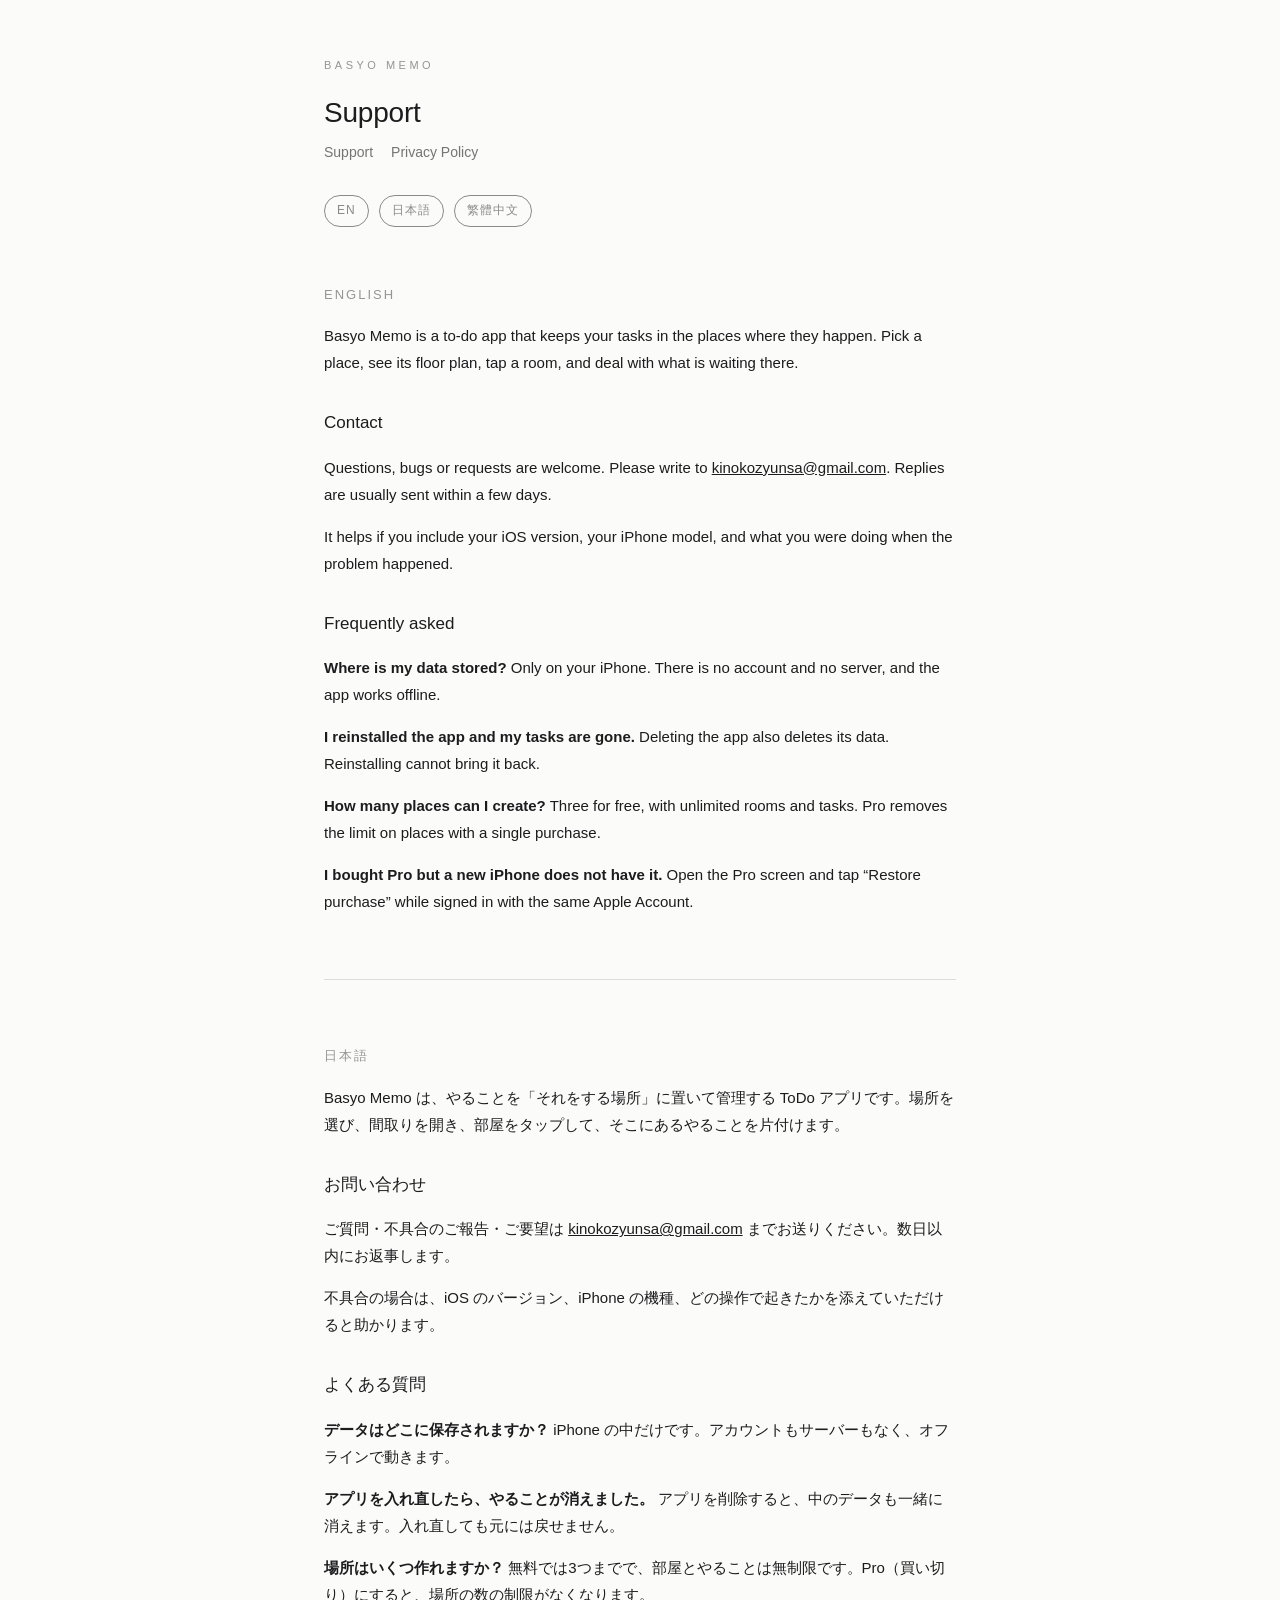
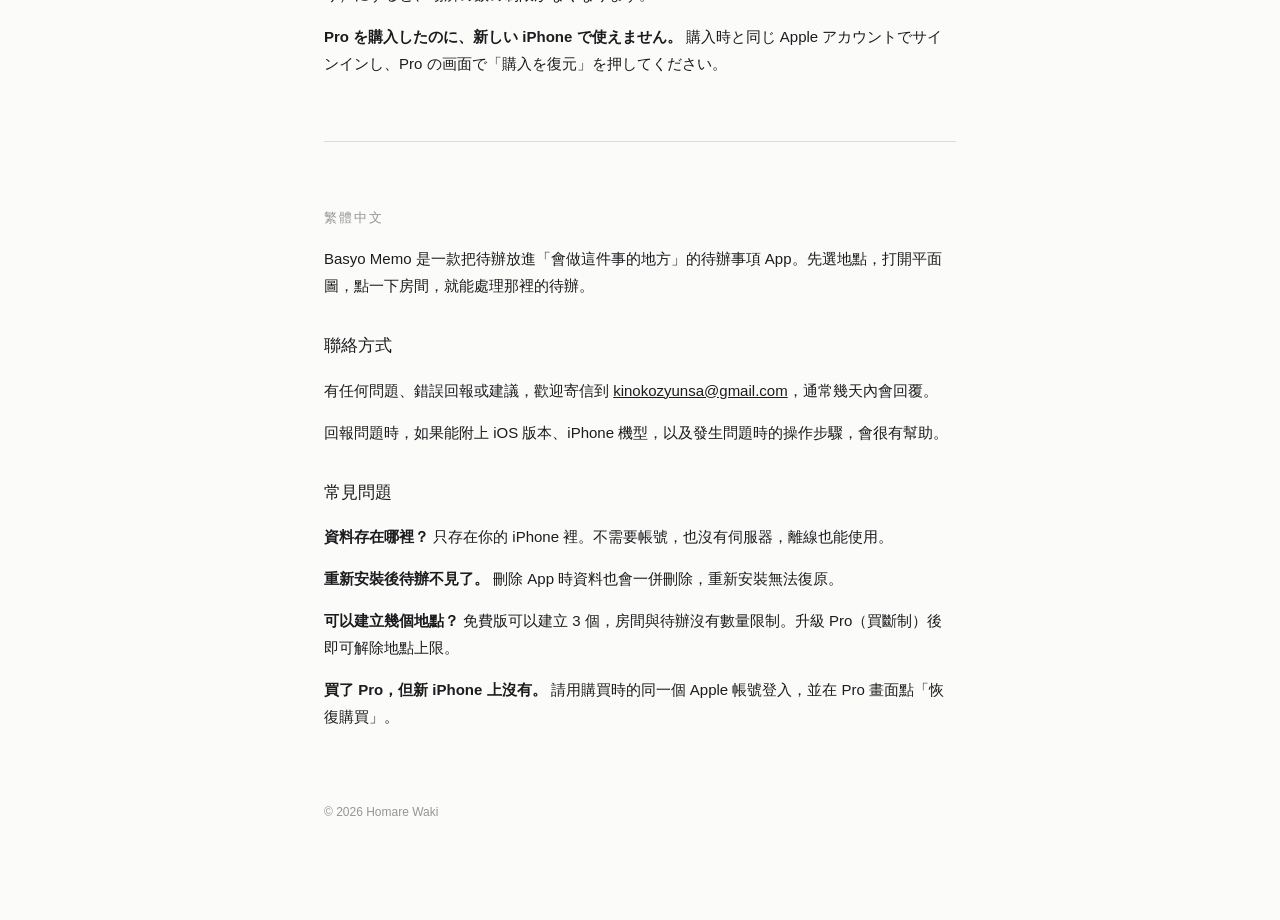
==== index.html @ 4d031639 "サポートページとプライバシーポリシーを作成 英語・日本語・繁体字中国語の3言語。GitHub Pages で公開する。  Co-Authored-By: Claude Opus 5 <noreply@" ====
<!DOCTYPE html>
<html lang="en">
<head>
<meta charset="utf-8">
<meta name="viewport" content="width=device-width, initial-scale=1">
<title>Basyo Memo — Support</title>
<link rel="stylesheet" href="style.css">
</head>
<body>
<header>
  <div class="brand">BASYO MEMO</div>
  <h1>Support</h1>
  <nav><a href="index.html">Support</a><a href="privacy.html">Privacy Policy</a></nav>
  <div class="lang"><a href="#en">EN</a><a href="#ja">日本語</a><a href="#zh">繁體中文</a></div>
</header>

<section id="en">
<h2>English</h2>
<p>Basyo Memo is a to-do app that keeps your tasks in the places where they happen. Pick a place, see its floor plan, tap a room, and deal with what is waiting there.</p>

<h3>Contact</h3>
<p>Questions, bugs or requests are welcome. Please write to <a href="mailto:kinokozyunsa@gmail.com">kinokozyunsa@gmail.com</a>. Replies are usually sent within a few days.</p>
<p>It helps if you include your iOS version, your iPhone model, and what you were doing when the problem happened.</p>

<h3>Frequently asked</h3>
<p><strong>Where is my data stored?</strong> Only on your iPhone. There is no account and no server, and the app works offline.</p>
<p><strong>I reinstalled the app and my tasks are gone.</strong> Deleting the app also deletes its data. Reinstalling cannot bring it back.</p>
<p><strong>How many places can I create?</strong> Three for free, with unlimited rooms and tasks. Pro removes the limit on places with a single purchase.</p>
<p><strong>I bought Pro but a new iPhone does not have it.</strong> Open the Pro screen and tap “Restore purchase” while signed in with the same Apple Account.</p>
</section>

<hr>

<section id="ja">
<h2>日本語</h2>
<p>Basyo Memo は、やることを「それをする場所」に置いて管理する ToDo アプリです。場所を選び、間取りを開き、部屋をタップして、そこにあるやることを片付けます。</p>

<h3>お問い合わせ</h3>
<p>ご質問・不具合のご報告・ご要望は <a href="mailto:kinokozyunsa@gmail.com">kinokozyunsa@gmail.com</a> までお送りください。数日以内にお返事します。</p>
<p>不具合の場合は、iOS のバージョン、iPhone の機種、どの操作で起きたかを添えていただけると助かります。</p>

<h3>よくある質問</h3>
<p><strong>データはどこに保存されますか？</strong> iPhone の中だけです。アカウントもサーバーもなく、オフラインで動きます。</p>
<p><strong>アプリを入れ直したら、やることが消えました。</strong> アプリを削除すると、中のデータも一緒に消えます。入れ直しても元には戻せません。</p>
<p><strong>場所はいくつ作れますか？</strong> 無料では3つまでで、部屋とやることは無制限です。Pro（買い切り）にすると、場所の数の制限がなくなります。</p>
<p><strong>Pro を購入したのに、新しい iPhone で使えません。</strong> 購入時と同じ Apple アカウントでサインインし、Pro の画面で「購入を復元」を押してください。</p>
</section>

<hr>

<section id="zh">
<h2>繁體中文</h2>
<p>Basyo Memo 是一款把待辦放進「會做這件事的地方」的待辦事項 App。先選地點，打開平面圖，點一下房間，就能處理那裡的待辦。</p>

<h3>聯絡方式</h3>
<p>有任何問題、錯誤回報或建議，歡迎寄信到 <a href="mailto:kinokozyunsa@gmail.com">kinokozyunsa@gmail.com</a>，通常幾天內會回覆。</p>
<p>回報問題時，如果能附上 iOS 版本、iPhone 機型，以及發生問題時的操作步驟，會很有幫助。</p>

<h3>常見問題</h3>
<p><strong>資料存在哪裡？</strong> 只存在你的 iPhone 裡。不需要帳號，也沒有伺服器，離線也能使用。</p>
<p><strong>重新安裝後待辦不見了。</strong> 刪除 App 時資料也會一併刪除，重新安裝無法復原。</p>
<p><strong>可以建立幾個地點？</strong> 免費版可以建立 3 個，房間與待辦沒有數量限制。升級 Pro（買斷制）後即可解除地點上限。</p>
<p><strong>買了 Pro，但新 iPhone 上沒有。</strong> 請用購買時的同一個 Apple 帳號登入，並在 Pro 畫面點「恢復購買」。</p>
</section>

<footer>© 2026 Homare Waki</footer>
</body>
</html>
---- style.css ----
:root { color-scheme: light dark; }
* { box-sizing: border-box; }
body {
  margin: 0 auto; padding: 56px 24px 96px; max-width: 680px;
  font-family: -apple-system, BlinkMacSystemFont, "Helvetica Neue", "Hiragino Sans", "Noto Sans TC", sans-serif;
  line-height: 1.8; color: #1c1c1e; background: #fbfbfa;
  -webkit-text-size-adjust: 100%;
}
@media (prefers-color-scheme: dark) { body { color: #f2f2f7; background: #111; } }
header { margin-bottom: 56px; }
.brand { font-size: 11px; letter-spacing: 3.5px; opacity: .45; }
h1 { font-size: 28px; font-weight: 400; letter-spacing: -.2px; margin: 12px 0 0; }
h2 { font-size: 13px; font-weight: 500; letter-spacing: 2px; text-transform: uppercase;
     opacity: .45; margin: 56px 0 16px; }
h3 { font-size: 17px; font-weight: 500; margin: 32px 0 8px; }
p, li { font-size: 15px; }
ul { padding-left: 20px; }
a { color: inherit; }
nav a { margin-right: 18px; font-size: 14px; opacity: .6; text-decoration: none; }
nav a:hover { opacity: 1; }
.lang { display: flex; gap: 10px; margin-top: 28px; }
.lang a { font-size: 12px; letter-spacing: 1px; text-decoration: none; opacity: .5;
          border: 1px solid currentColor; border-radius: 20px; padding: 4px 12px; }
.lang a:hover { opacity: 1; }
footer { margin-top: 72px; font-size: 12px; opacity: .45; }
hr { border: none; border-top: 1px solid rgba(128,128,128,.25); margin: 64px 0; }
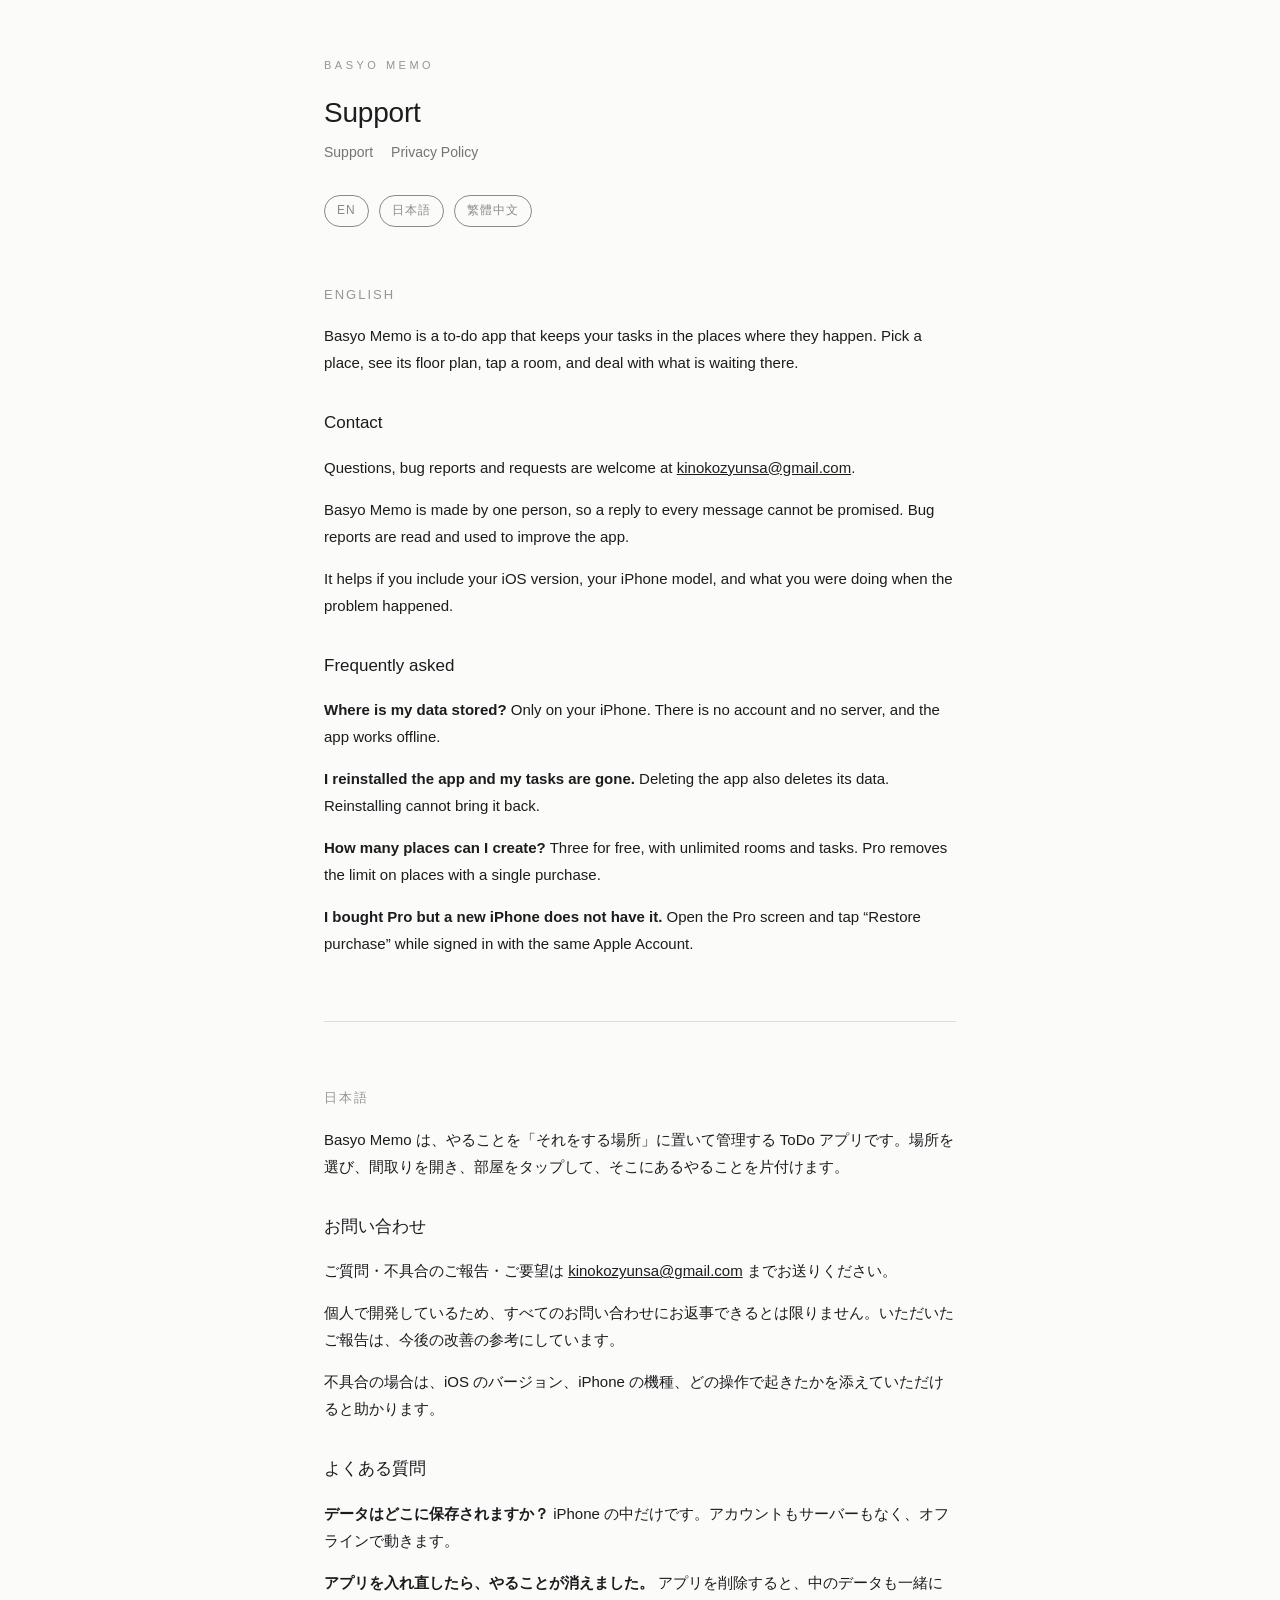
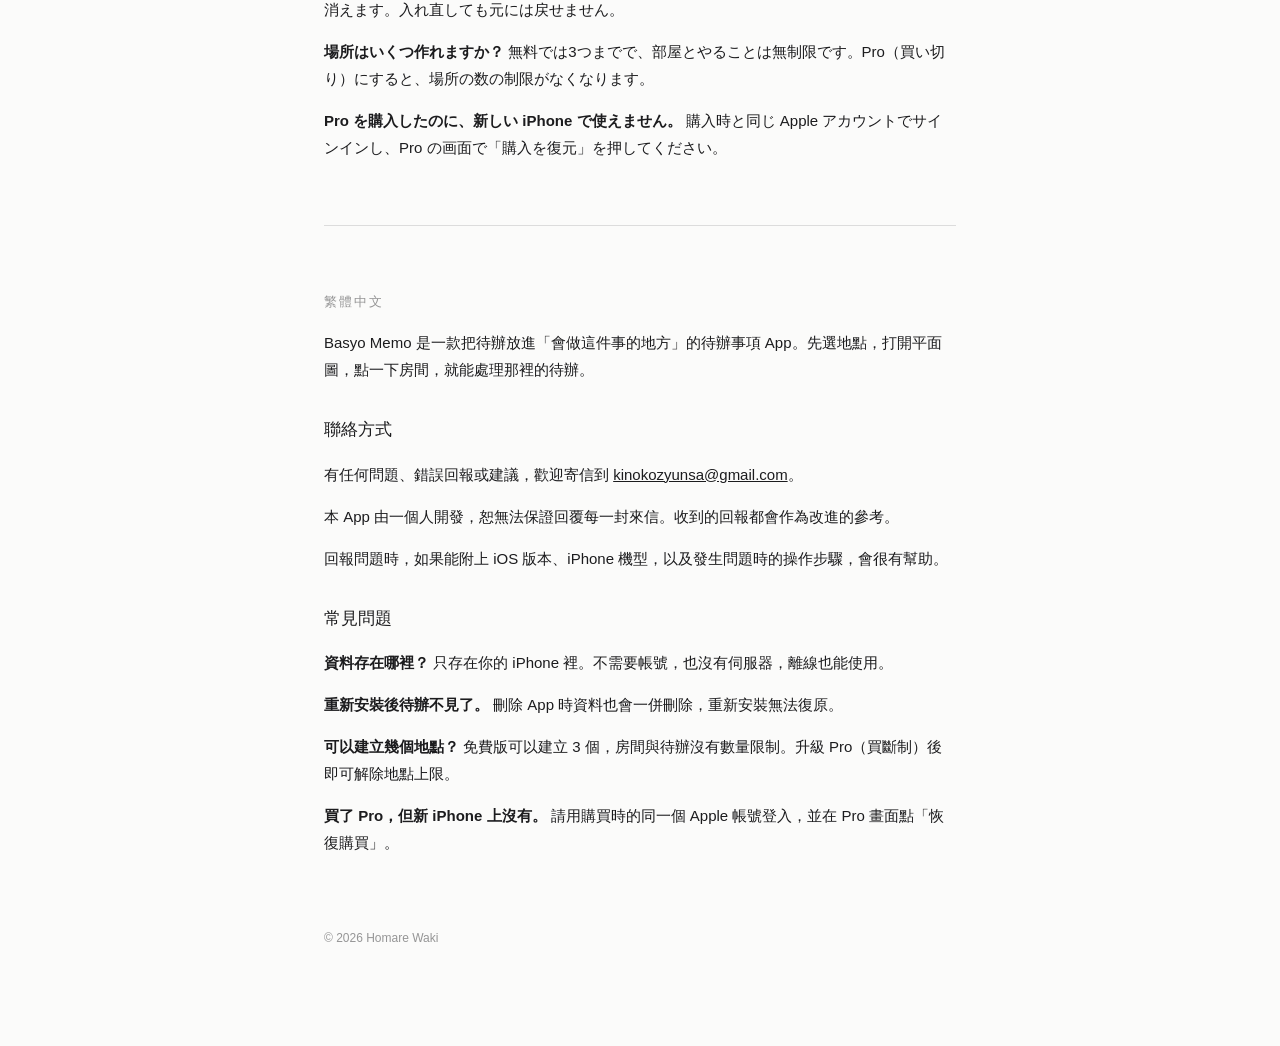
==== commit f3ec49dc: "問い合わせと削除依頼の書き方を調整する - 返信を約束する文言を削除し、個人開発であることを明記 - RevenueCat の購入記録は匿名の識別子で保存されるため、   特定の個人の記録を見つけられ" ====
--- a/index.html
+++ b/index.html
@@ -19,7 +19,8 @@
 <p>Basyo Memo is a to-do app that keeps your tasks in the places where they happen. Pick a place, see its floor plan, tap a room, and deal with what is waiting there.</p>
 
 <h3>Contact</h3>
-<p>Questions, bugs or requests are welcome. Please write to <a href="mailto:kinokozyunsa@gmail.com">kinokozyunsa@gmail.com</a>. Replies are usually sent within a few days.</p>
+<p>Questions, bug reports and requests are welcome at <a href="mailto:kinokozyunsa@gmail.com">kinokozyunsa@gmail.com</a>.</p>
+<p>Basyo Memo is made by one person, so a reply to every message cannot be promised. Bug reports are read and used to improve the app.</p>
 <p>It helps if you include your iOS version, your iPhone model, and what you were doing when the problem happened.</p>
 
 <h3>Frequently asked</h3>
@@ -36,7 +37,8 @@
 <p>Basyo Memo は、やることを「それをする場所」に置いて管理する ToDo アプリです。場所を選び、間取りを開き、部屋をタップして、そこにあるやることを片付けます。</p>
 
 <h3>お問い合わせ</h3>
-<p>ご質問・不具合のご報告・ご要望は <a href="mailto:kinokozyunsa@gmail.com">kinokozyunsa@gmail.com</a> までお送りください。数日以内にお返事します。</p>
+<p>ご質問・不具合のご報告・ご要望は <a href="mailto:kinokozyunsa@gmail.com">kinokozyunsa@gmail.com</a> までお送りください。</p>
+<p>個人で開発しているため、すべてのお問い合わせにお返事できるとは限りません。いただいたご報告は、今後の改善の参考にしています。</p>
 <p>不具合の場合は、iOS のバージョン、iPhone の機種、どの操作で起きたかを添えていただけると助かります。</p>
 
 <h3>よくある質問</h3>
@@ -53,7 +55,8 @@
 <p>Basyo Memo 是一款把待辦放進「會做這件事的地方」的待辦事項 App。先選地點，打開平面圖，點一下房間，就能處理那裡的待辦。</p>
 
 <h3>聯絡方式</h3>
-<p>有任何問題、錯誤回報或建議，歡迎寄信到 <a href="mailto:kinokozyunsa@gmail.com">kinokozyunsa@gmail.com</a>，通常幾天內會回覆。</p>
+<p>有任何問題、錯誤回報或建議，歡迎寄信到 <a href="mailto:kinokozyunsa@gmail.com">kinokozyunsa@gmail.com</a>。</p>
+<p>本 App 由一個人開發，恕無法保證回覆每一封來信。收到的回報都會作為改進的參考。</p>
 <p>回報問題時，如果能附上 iOS 版本、iPhone 機型，以及發生問題時的操作步驟，會很有幫助。</p>
 
 <h3>常見問題</h3>
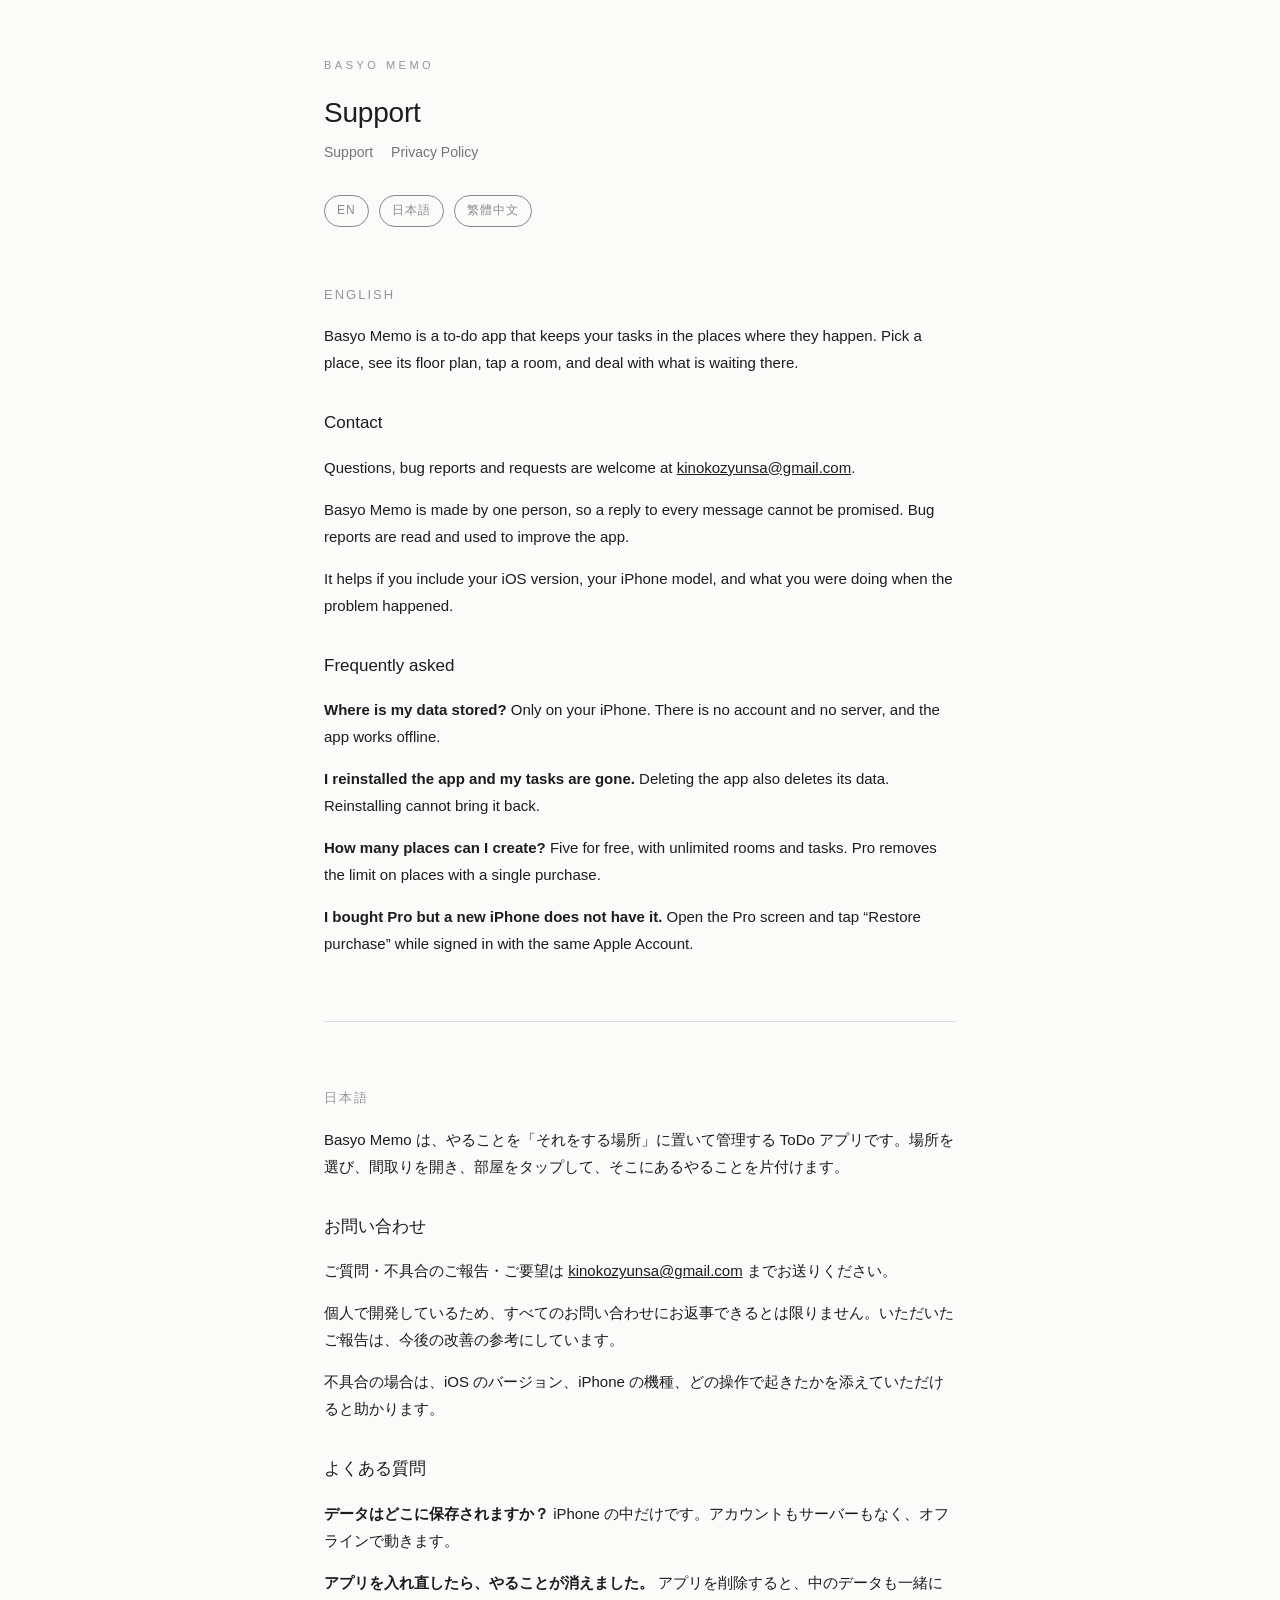
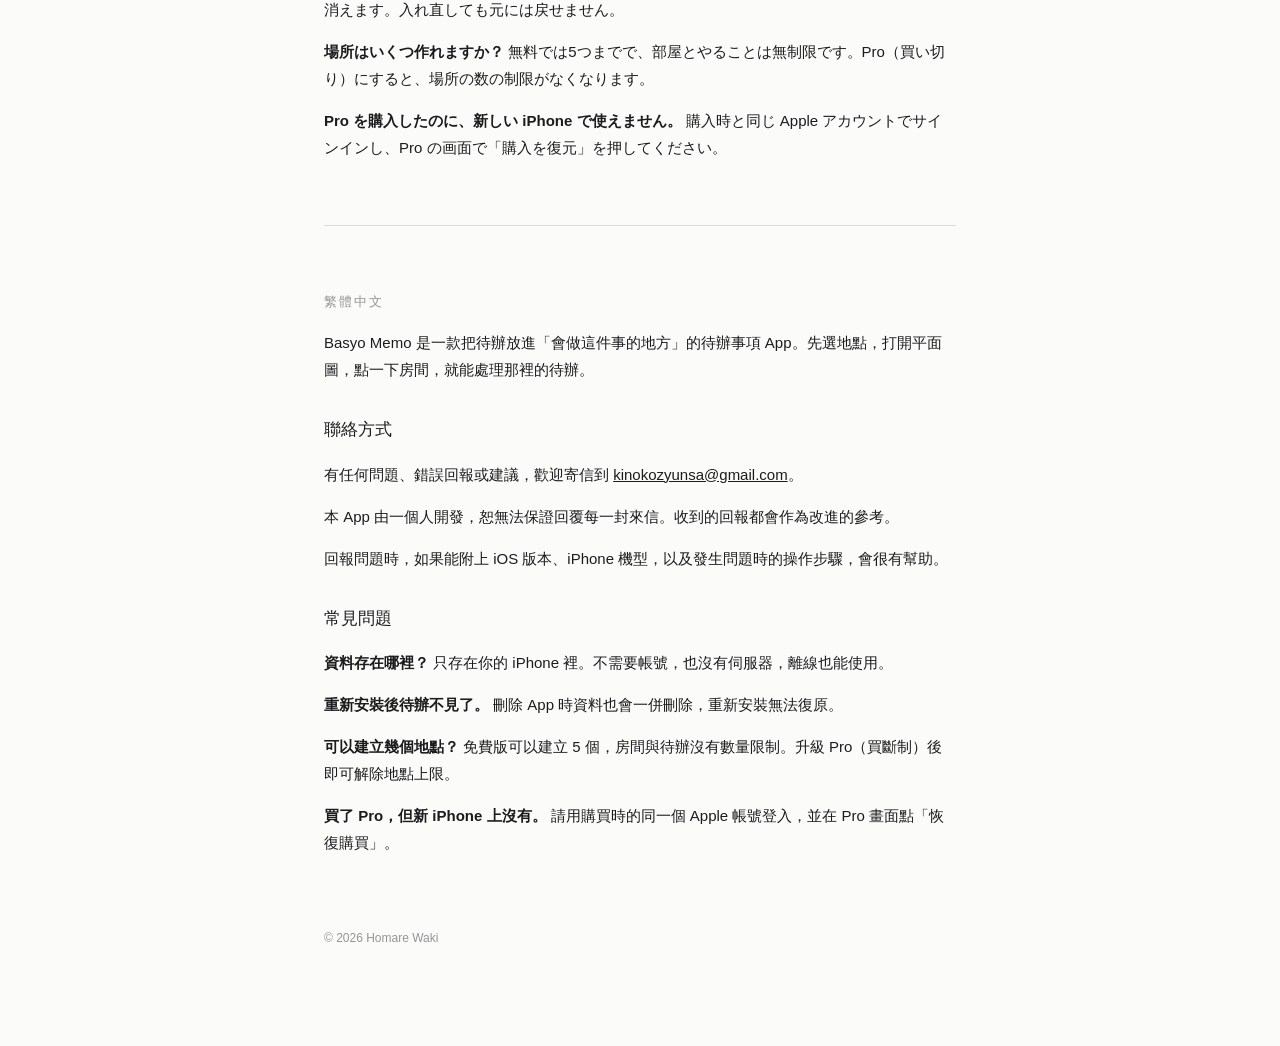
==== commit 26ca26ad: "FAQの無料枠を3つから5つに直す Co-Authored-By: Claude Opus 5 <noreply@anthropic.com>" ====
--- a/index.html
+++ b/index.html
@@ -26,7 +26,7 @@
 <h3>Frequently asked</h3>
 <p><strong>Where is my data stored?</strong> Only on your iPhone. There is no account and no server, and the app works offline.</p>
 <p><strong>I reinstalled the app and my tasks are gone.</strong> Deleting the app also deletes its data. Reinstalling cannot bring it back.</p>
-<p><strong>How many places can I create?</strong> Three for free, with unlimited rooms and tasks. Pro removes the limit on places with a single purchase.</p>
+<p><strong>How many places can I create?</strong> Five for free, with unlimited rooms and tasks. Pro removes the limit on places with a single purchase.</p>
 <p><strong>I bought Pro but a new iPhone does not have it.</strong> Open the Pro screen and tap “Restore purchase” while signed in with the same Apple Account.</p>
 </section>
 
@@ -44,7 +44,7 @@
 <h3>よくある質問</h3>
 <p><strong>データはどこに保存されますか？</strong> iPhone の中だけです。アカウントもサーバーもなく、オフラインで動きます。</p>
 <p><strong>アプリを入れ直したら、やることが消えました。</strong> アプリを削除すると、中のデータも一緒に消えます。入れ直しても元には戻せません。</p>
-<p><strong>場所はいくつ作れますか？</strong> 無料では3つまでで、部屋とやることは無制限です。Pro（買い切り）にすると、場所の数の制限がなくなります。</p>
+<p><strong>場所はいくつ作れますか？</strong> 無料では5つまでで、部屋とやることは無制限です。Pro（買い切り）にすると、場所の数の制限がなくなります。</p>
 <p><strong>Pro を購入したのに、新しい iPhone で使えません。</strong> 購入時と同じ Apple アカウントでサインインし、Pro の画面で「購入を復元」を押してください。</p>
 </section>
 
@@ -62,7 +62,7 @@
 <h3>常見問題</h3>
 <p><strong>資料存在哪裡？</strong> 只存在你的 iPhone 裡。不需要帳號，也沒有伺服器，離線也能使用。</p>
 <p><strong>重新安裝後待辦不見了。</strong> 刪除 App 時資料也會一併刪除，重新安裝無法復原。</p>
-<p><strong>可以建立幾個地點？</strong> 免費版可以建立 3 個，房間與待辦沒有數量限制。升級 Pro（買斷制）後即可解除地點上限。</p>
+<p><strong>可以建立幾個地點？</strong> 免費版可以建立 5 個，房間與待辦沒有數量限制。升級 Pro（買斷制）後即可解除地點上限。</p>
 <p><strong>買了 Pro，但新 iPhone 上沒有。</strong> 請用購買時的同一個 Apple 帳號登入，並在 Pro 畫面點「恢復購買」。</p>
 </section>
 
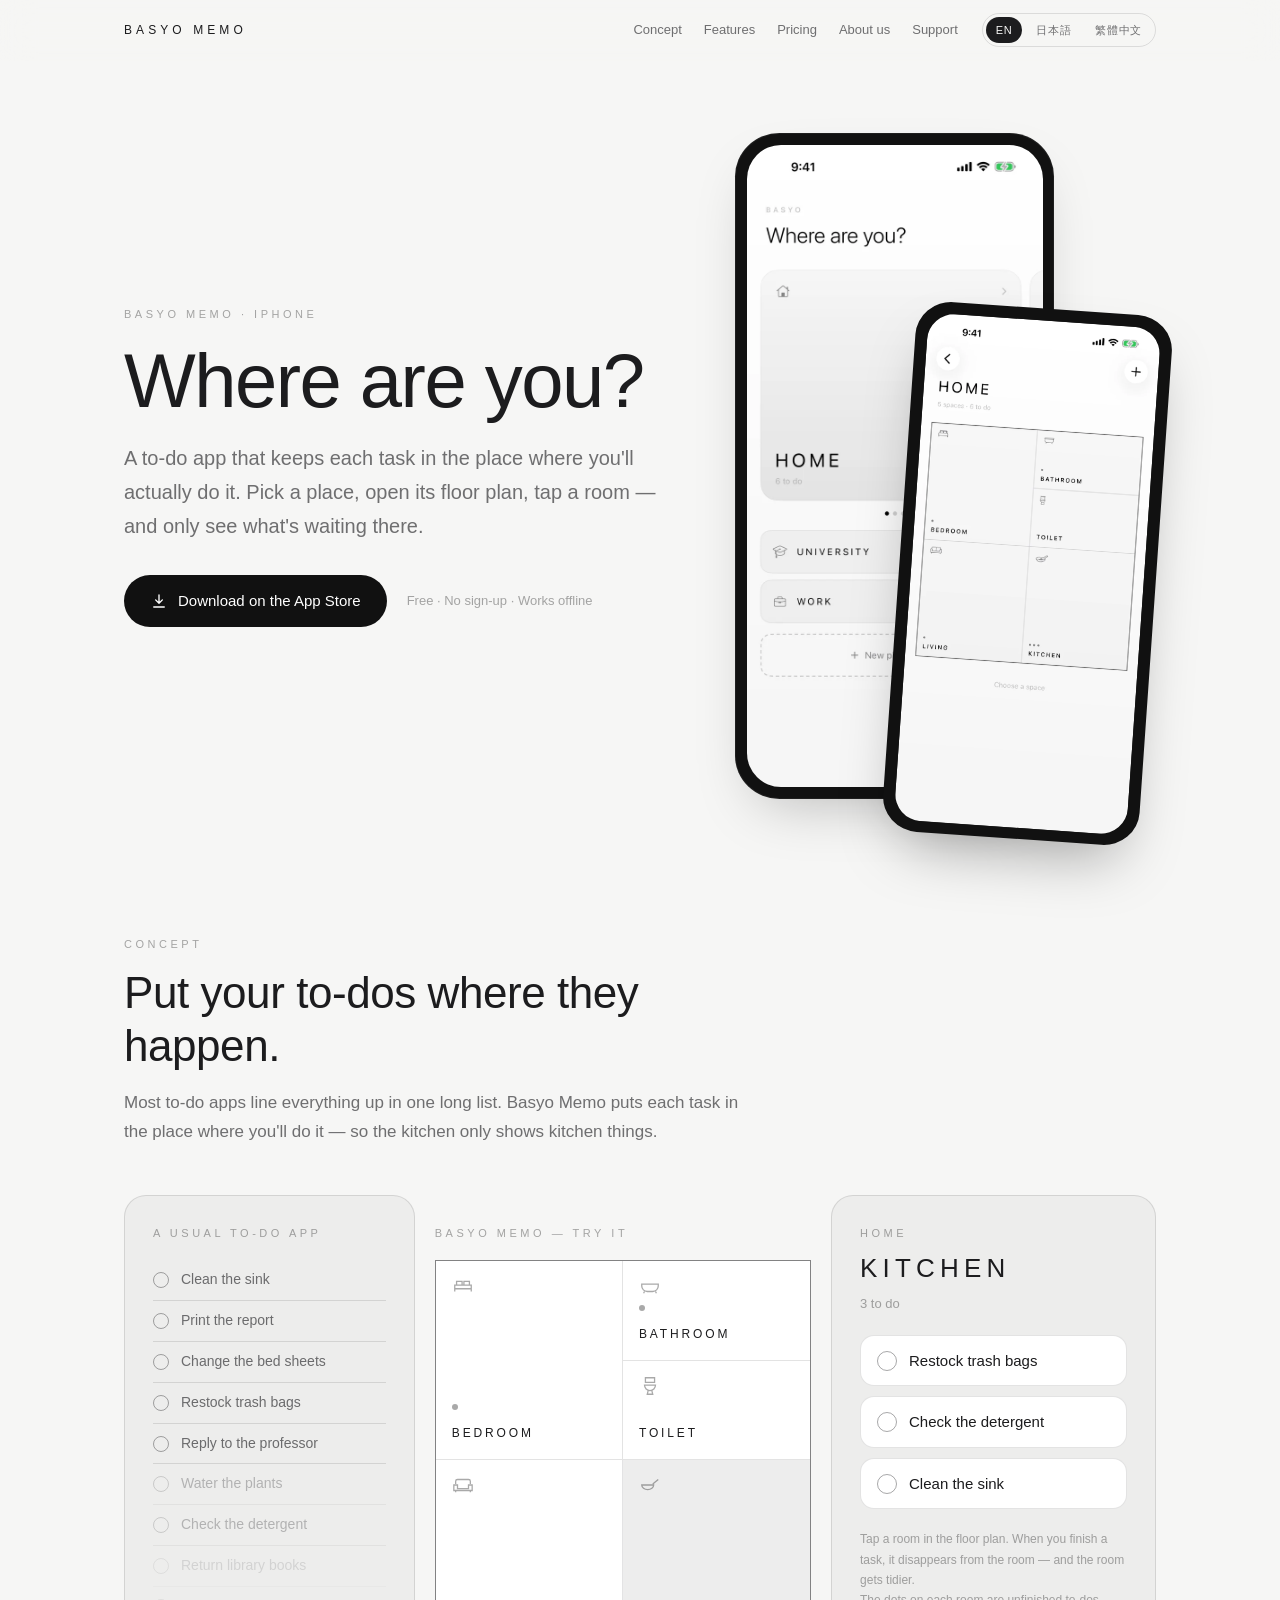
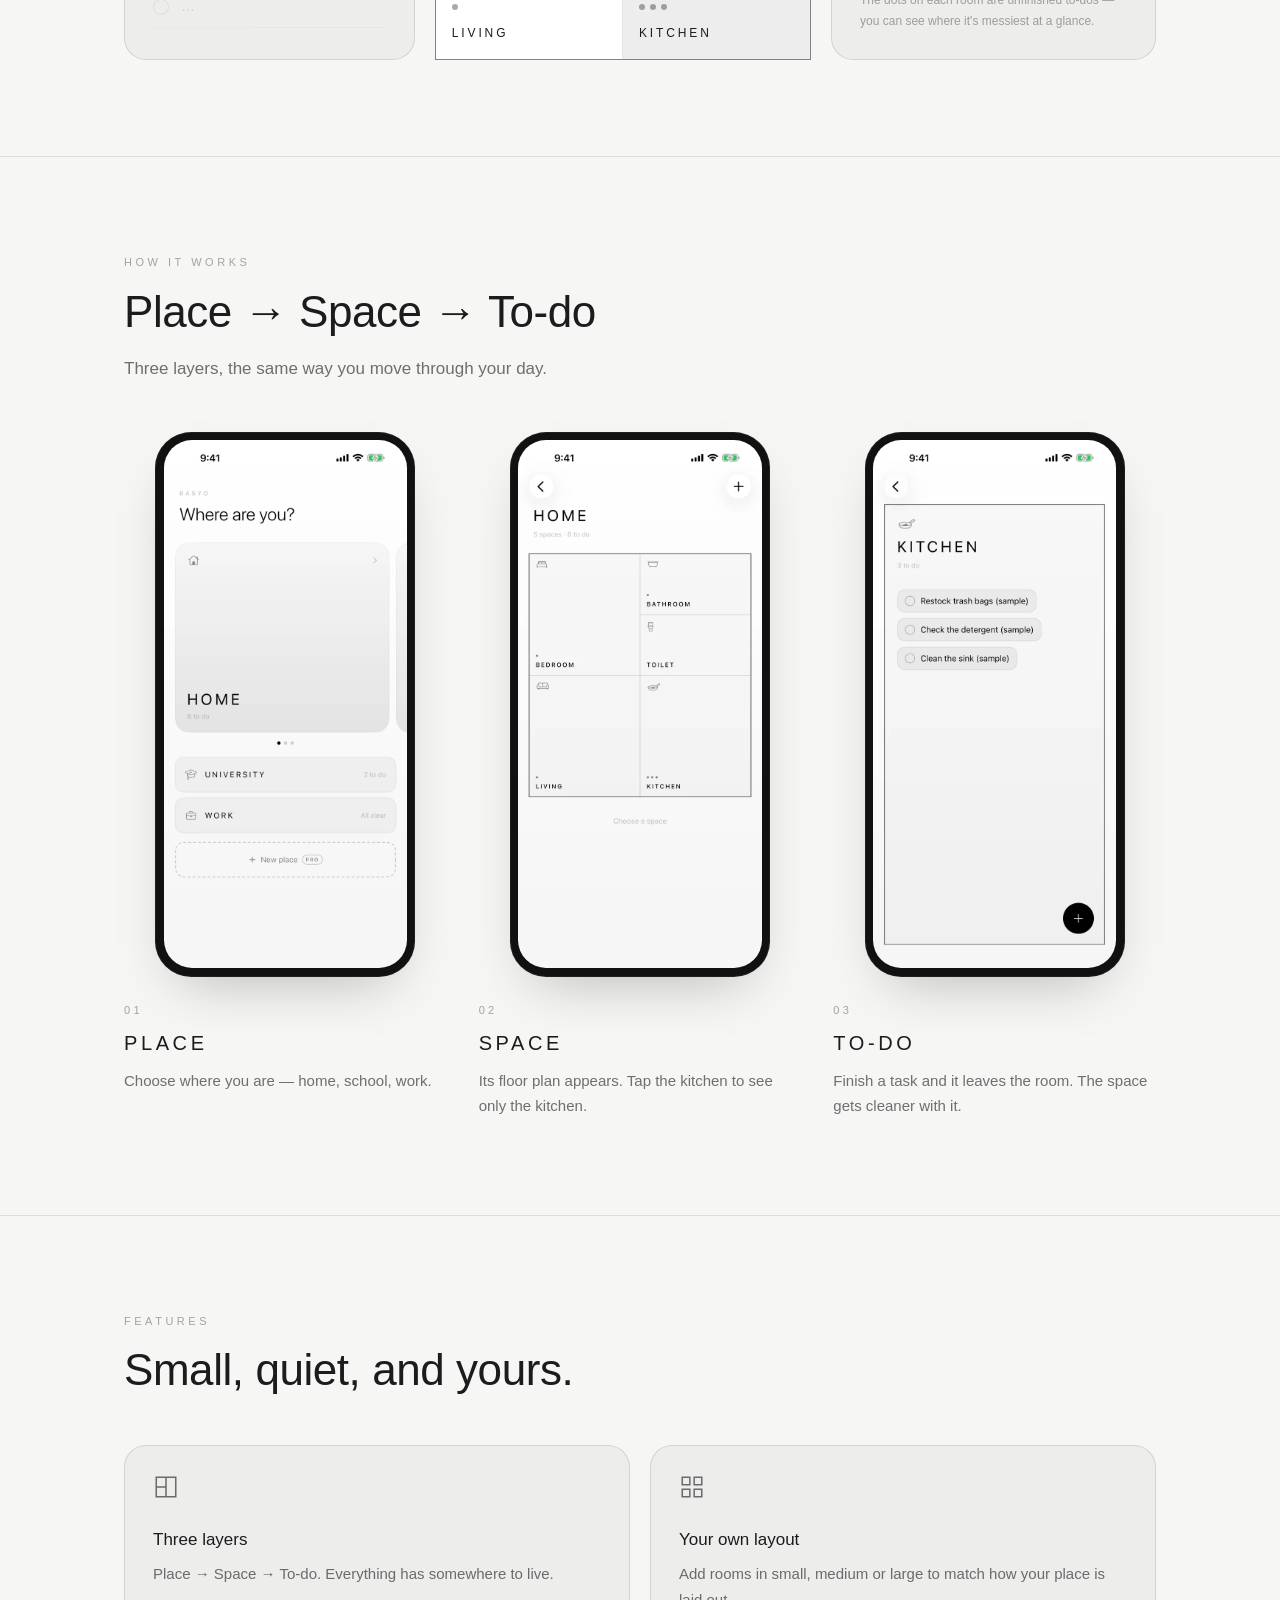
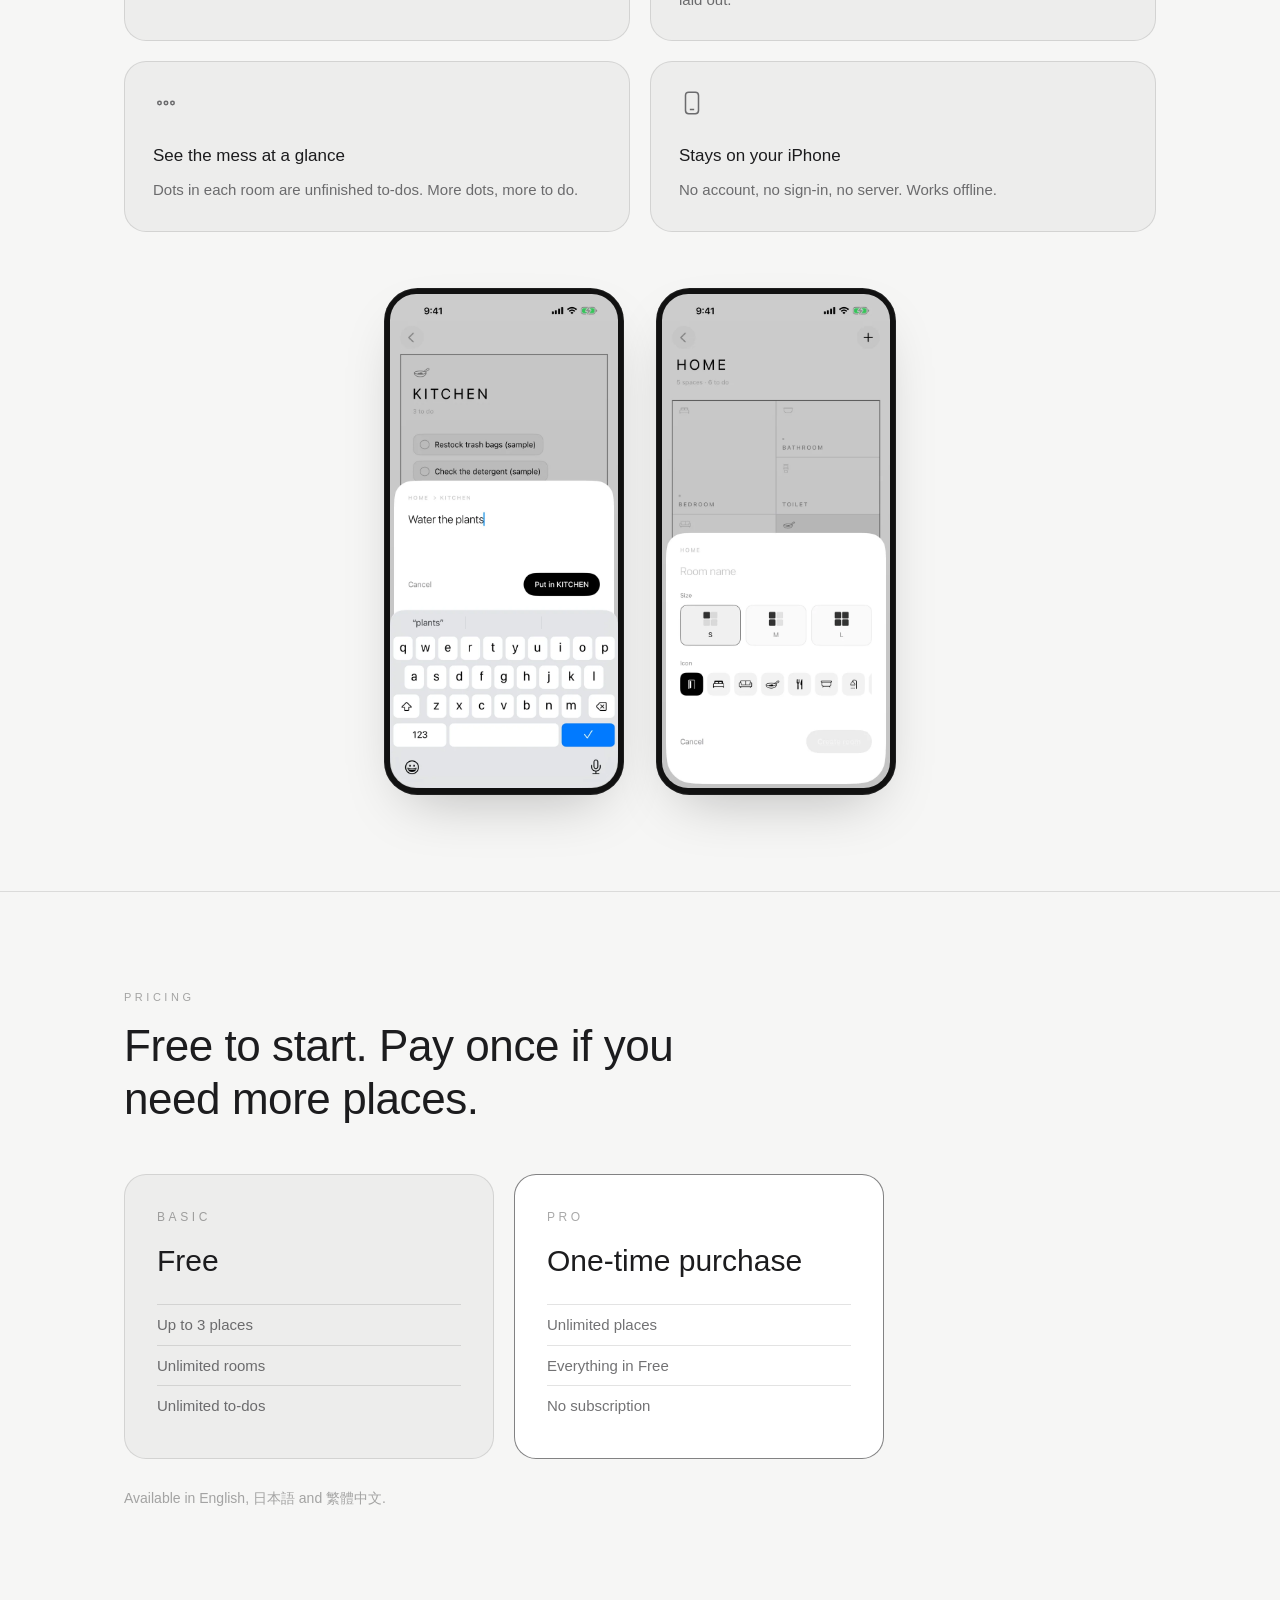
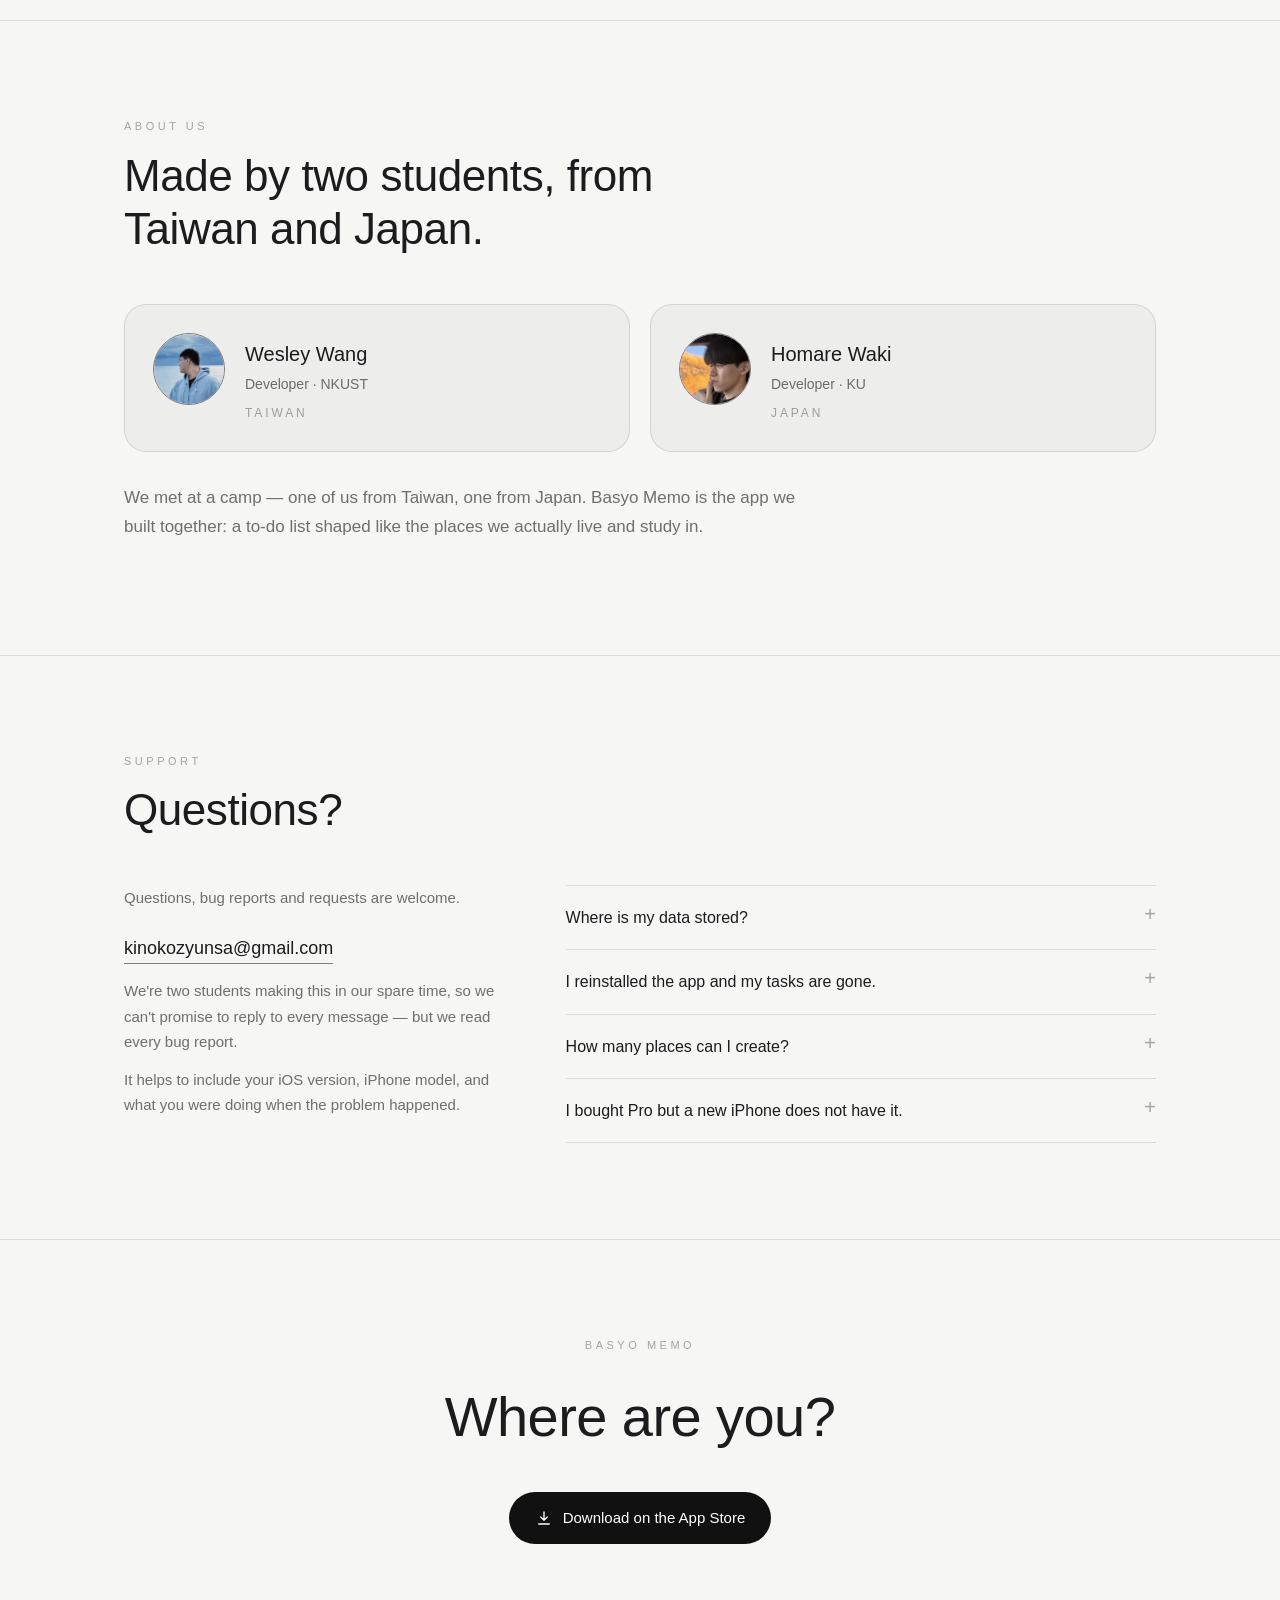
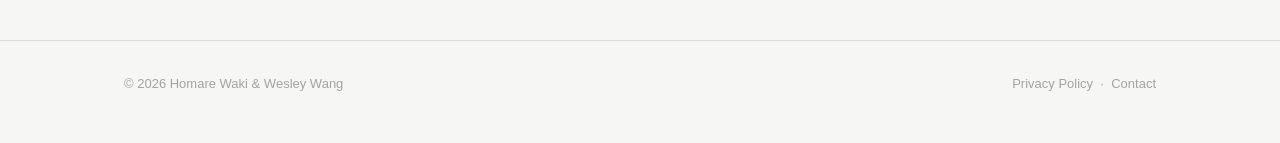
==== commit 974a5187: "Change Website Style" ====
--- a/index.html
+++ b/index.html
@@ -3,69 +3,510 @@
 <head>
 <meta charset="utf-8">
 <meta name="viewport" content="width=device-width, initial-scale=1">
-<title>Basyo Memo — Support</title>
+<title>Basyo Memo — To-dos that live where they happen</title>
+<meta name="description" content="Basyo Memo is an iPhone to-do app that puts each task in the place where you'll do it. Pick a place, open its floor plan, tap a room.">
+<meta property="og:title" content="Basyo Memo">
+<meta property="og:description" content="To-dos that live where they happen.">
+<meta property="og:image" content="images/place.webp">
+<meta name="apple-itunes-app" content="app-id=6815061856">
 <link rel="stylesheet" href="style.css">
 </head>
 <body>
-<header>
-  <div class="brand">BASYO MEMO</div>
-  <h1>Support</h1>
-  <nav><a href="index.html">Support</a><a href="privacy.html">Privacy Policy</a></nav>
-  <div class="lang"><a href="#en">EN</a><a href="#ja">日本語</a><a href="#zh">繁體中文</a></div>
+
+<header class="topbar" id="top">
+  <div class="wrap">
+    <a class="brand" href="#top">BASYO MEMO</a>
+    <nav class="nav" aria-label="Sections">
+      <a href="#concept" data-i18n="nav.concept">Concept</a>
+      <a href="#features" data-i18n="nav.features">Features</a>
+      <a href="#pricing" data-i18n="nav.pricing">Pricing</a>
+      <a href="#about" data-i18n="nav.about">About us</a>
+      <a href="#support" data-i18n="nav.support">Support</a>
+    </nav>
+    <div class="lang" role="group" aria-label="Language">
+      <button type="button" data-lang="en" aria-pressed="true">EN</button>
+      <button type="button" data-lang="ja" aria-pressed="false">日本語</button>
+      <button type="button" data-lang="zh" aria-pressed="false">繁體中文</button>
+    </div>
+  </div>
 </header>
 
-<section id="en">
-<h2>English</h2>
-<p>Basyo Memo is a to-do app that keeps your tasks in the places where they happen. Pick a place, see its floor plan, tap a room, and deal with what is waiting there.</p>
-
-<h3>Contact</h3>
-<p>Questions, bug reports and requests are welcome at <a href="mailto:kinokozyunsa@gmail.com">kinokozyunsa@gmail.com</a>.</p>
-<p>Basyo Memo is made by one person, so a reply to every message cannot be promised. Bug reports are read and used to improve the app.</p>
-<p>It helps if you include your iOS version, your iPhone model, and what you were doing when the problem happened.</p>
-
-<h3>Frequently asked</h3>
-<p><strong>Where is my data stored?</strong> Only on your iPhone. There is no account and no server, and the app works offline.</p>
-<p><strong>I reinstalled the app and my tasks are gone.</strong> Deleting the app also deletes its data. Reinstalling cannot bring it back.</p>
-<p><strong>How many places can I create?</strong> Five for free, with unlimited rooms and tasks. Pro removes the limit on places with a single purchase.</p>
-<p><strong>I bought Pro but a new iPhone does not have it.</strong> Open the Pro screen and tap “Restore purchase” while signed in with the same Apple Account.</p>
-</section>
-
-<hr>
-
-<section id="ja">
-<h2>日本語</h2>
-<p>Basyo Memo は、やることを「それをする場所」に置いて管理する ToDo アプリです。場所を選び、間取りを開き、部屋をタップして、そこにあるやることを片付けます。</p>
-
-<h3>お問い合わせ</h3>
-<p>ご質問・不具合のご報告・ご要望は <a href="mailto:kinokozyunsa@gmail.com">kinokozyunsa@gmail.com</a> までお送りください。</p>
-<p>個人で開発しているため、すべてのお問い合わせにお返事できるとは限りません。いただいたご報告は、今後の改善の参考にしています。</p>
-<p>不具合の場合は、iOS のバージョン、iPhone の機種、どの操作で起きたかを添えていただけると助かります。</p>
-
-<h3>よくある質問</h3>
-<p><strong>データはどこに保存されますか？</strong> iPhone の中だけです。アカウントもサーバーもなく、オフラインで動きます。</p>
-<p><strong>アプリを入れ直したら、やることが消えました。</strong> アプリを削除すると、中のデータも一緒に消えます。入れ直しても元には戻せません。</p>
-<p><strong>場所はいくつ作れますか？</strong> 無料では5つまでで、部屋とやることは無制限です。Pro（買い切り）にすると、場所の数の制限がなくなります。</p>
-<p><strong>Pro を購入したのに、新しい iPhone で使えません。</strong> 購入時と同じ Apple アカウントでサインインし、Pro の画面で「購入を復元」を押してください。</p>
-</section>
-
-<hr>
-
-<section id="zh">
-<h2>繁體中文</h2>
-<p>Basyo Memo 是一款把待辦放進「會做這件事的地方」的待辦事項 App。先選地點，打開平面圖，點一下房間，就能處理那裡的待辦。</p>
-
-<h3>聯絡方式</h3>
-<p>有任何問題、錯誤回報或建議，歡迎寄信到 <a href="mailto:kinokozyunsa@gmail.com">kinokozyunsa@gmail.com</a>。</p>
-<p>本 App 由一個人開發，恕無法保證回覆每一封來信。收到的回報都會作為改進的參考。</p>
-<p>回報問題時，如果能附上 iOS 版本、iPhone 機型，以及發生問題時的操作步驟，會很有幫助。</p>
-
-<h3>常見問題</h3>
-<p><strong>資料存在哪裡？</strong> 只存在你的 iPhone 裡。不需要帳號，也沒有伺服器，離線也能使用。</p>
-<p><strong>重新安裝後待辦不見了。</strong> 刪除 App 時資料也會一併刪除，重新安裝無法復原。</p>
-<p><strong>可以建立幾個地點？</strong> 免費版可以建立 5 個，房間與待辦沒有數量限制。升級 Pro（買斷制）後即可解除地點上限。</p>
-<p><strong>買了 Pro，但新 iPhone 上沒有。</strong> 請用購買時的同一個 Apple 帳號登入，並在 Pro 畫面點「恢復購買」。</p>
-</section>
-
-<footer>© 2026 Homare Waki</footer>
+<main>
+
+<!-- Hero -->
+<div class="hero">
+  <div class="wrap">
+    <div>
+      <div class="label">Basyo Memo · iPhone</div>
+      <h1 data-i18n="hero.title">Where are you?</h1>
+      <p class="lead" data-i18n="hero.lead">A to-do app that keeps each task in the place where you'll actually do it. Pick a place, open its floor plan, tap a room — and only see what's waiting there.</p>
+      <div class="cta-row">
+        <a class="store" href="https://apps.apple.com/tw/app/basyo-memo/id6815061856">
+          <svg viewBox="0 0 24 24" fill="none" stroke="currentColor" stroke-width="1.8" stroke-linecap="round" stroke-linejoin="round" aria-hidden="true"><path d="M12 4v11m0 0-4.5-4.5M12 15l4.5-4.5M5 20h14"/></svg>
+          <span data-i18n="cta.store">Download on the App Store</span>
+        </a>
+        <span class="cta-note" data-i18n="cta.note">Free · No sign-up · Works offline</span>
+      </div>
+    </div>
+    <div class="hero-phones" aria-hidden="true">
+      <div class="phone"><img src="images/place.webp" alt="" width="660" height="1434"></div>
+      <div class="phone"><img src="images/floorplan.webp" alt="" width="660" height="1434"></div>
+    </div>
+  </div>
+</div>
+
+<!-- Concept -->
+<section id="concept">
+  <div class="wrap">
+    <div class="section-head reveal">
+      <div class="label" data-i18n="concept.label">Concept</div>
+      <h2 data-i18n="concept.title">Put your to-dos where they happen.</h2>
+      <p data-i18n="concept.body">Most to-do apps line everything up in one long list. Basyo Memo puts each task in the place where you'll do it — so the kitchen only shows kitchen things.</p>
+    </div>
+
+    <div class="demo reveal">
+      <div class="list-card">
+        <h3 class="label" data-i18n="concept.listLabel">A usual to-do app</h3>
+        <ul class="long-list" data-i18n-list="concept.list">
+          <li>Clean the sink</li><li>Print the report</li><li>Change the bed sheets</li>
+          <li>Restock trash bags</li><li>Reply to the professor</li><li>Water the plants</li>
+          <li>Check the detergent</li><li>Return library books</li><li>…</li>
+        </ul>
+      </div>
+      <div class="plan-col">
+        <h3 class="label" data-i18n="concept.placeLabel">Basyo Memo — try it</h3>
+        <div class="plan" id="plan" role="group" aria-label="Floor plan">
+        <button class="room r-bed" data-room="bedroom" aria-pressed="false">
+          <svg viewBox="0 0 24 24"><path d="M3 18v-7h18v7M3 15h18M5 11V7h6v4M13 11V7h6v4"/></svg>
+          <span><span class="dots"></span><span class="name" data-i18n="room.bedroom">Bedroom</span></span>
+        </button>
+        <button class="room r-bath" data-room="bathroom" aria-pressed="false">
+          <svg viewBox="0 0 24 24"><path d="M3 10h18v2a6 6 0 0 1-6 6H9a6 6 0 0 1-6-6zM6 18l-1 2M18 18l1 2"/></svg>
+          <span><span class="dots"></span><span class="name" data-i18n="room.bathroom">Bathroom</span></span>
+        </button>
+        <button class="room r-toilet" data-room="toilet" aria-pressed="false">
+          <svg viewBox="0 0 24 24"><path d="M7 3h10v5H7zM6 11h12a6 6 0 0 1-6 6 6 6 0 0 1-6-6zM10 17l-1 4h6l-1-4"/></svg>
+          <span><span class="dots"></span><span class="name" data-i18n="room.toilet">Toilet</span></span>
+        </button>
+        <button class="room r-living" data-room="living" aria-pressed="false">
+          <svg viewBox="0 0 24 24"><path d="M4 11V8a2 2 0 0 1 2-2h12a2 2 0 0 1 2 2v3M2 12h4v4h12v-4h4v6H2zM4 18v2M20 18v2"/></svg>
+          <span><span class="dots"></span><span class="name" data-i18n="room.living">Living</span></span>
+        </button>
+        <button class="room r-kitchen" data-room="kitchen" aria-pressed="true">
+          <svg viewBox="0 0 24 24"><path d="M3 12h13a6.5 5 0 0 1-13 0zM15 11l6-5"/></svg>
+          <span><span class="dots"></span><span class="name" data-i18n="room.kitchen">Kitchen</span></span>
+        </button>
+      </div>
+
+      </div>
+
+      <div class="panel" aria-live="polite">
+        <div class="label">HOME</div>
+        <div class="room-title" id="panel-title">Kitchen</div>
+        <div class="count" id="panel-count"></div>
+        <ul class="tasks" id="panel-tasks"></ul>
+        <p class="clear" id="panel-clear" hidden data-i18n="demo.clear">All clear. Nothing waiting here.</p>
+        <div class="hint"><span data-i18n="concept.tryIt">Tap a room in the floor plan. When you finish a task, it disappears from the room — and the room gets tidier.</span><br><span data-i18n="demo.hint">The dots on each room are unfinished to-dos — you can see where it's messiest at a glance.</span></div>
+      </div>
+    </div>
+  </div>
+</section>
+
+<!-- How it works -->
+<section id="how">
+  <div class="wrap">
+    <div class="section-head reveal">
+      <div class="label" data-i18n="how.label">How it works</div>
+      <h2 data-i18n="how.title">Place → Space → To-do</h2>
+      <p data-i18n="how.body">Three layers, the same way you move through your day.</p>
+    </div>
+    <div class="steps">
+      <div class="step reveal">
+        <div class="phone"><img src="images/place.webp" alt="Choosing a place: Home, University, Work" width="660" height="1434"></div>
+        <div class="num">01</div>
+        <h3 data-i18n="how.s1t">Place</h3>
+        <p data-i18n="how.s1">Choose where you are — home, school, work.</p>
+      </div>
+      <div class="step reveal">
+        <div class="phone"><img src="images/floorplan.webp" alt="Floor plan of Home with five rooms" width="660" height="1434"></div>
+        <div class="num">02</div>
+        <h3 data-i18n="how.s2t">Space</h3>
+        <p data-i18n="how.s2">Its floor plan appears. Tap the kitchen to see only the kitchen.</p>
+      </div>
+      <div class="step reveal">
+        <div class="phone"><img src="images/room.webp" alt="Kitchen with three to-dos" width="660" height="1434"></div>
+        <div class="num">03</div>
+        <h3 data-i18n="how.s3t">To-do</h3>
+        <p data-i18n="how.s3">Finish a task and it leaves the room. The space gets cleaner with it.</p>
+      </div>
+    </div>
+  </div>
+</section>
+
+<!-- Features -->
+<section id="features">
+  <div class="wrap">
+    <div class="section-head reveal">
+      <div class="label" data-i18n="feat.label">Features</div>
+      <h2 data-i18n="feat.title">Small, quiet, and yours.</h2>
+    </div>
+    <div class="features">
+      <div class="feature reveal">
+        <svg viewBox="0 0 24 24"><path d="M3 3h18v18H3zM12 3v18M3 12h9"/></svg>
+        <h3 data-i18n="feat.f1t">Three layers</h3>
+        <p data-i18n="feat.f1">Place → Space → To-do. Everything has somewhere to live.</p>
+      </div>
+      <div class="feature reveal">
+        <svg viewBox="0 0 24 24"><path d="M3 3h7v7H3zM14 3h7v7h-7zM3 14h7v7H3zM14 14h7v7h-7z"/></svg>
+        <h3 data-i18n="feat.f2t">Your own layout</h3>
+        <p data-i18n="feat.f2">Add rooms in small, medium or large to match how your place is laid out.</p>
+      </div>
+      <div class="feature reveal">
+        <svg viewBox="0 0 24 24"><circle cx="6" cy="12" r="1.6"/><circle cx="12" cy="12" r="1.6"/><circle cx="18" cy="12" r="1.6"/></svg>
+        <h3 data-i18n="feat.f3t">See the mess at a glance</h3>
+        <p data-i18n="feat.f3">Dots in each room are unfinished to-dos. More dots, more to do.</p>
+      </div>
+      <div class="feature reveal">
+        <svg viewBox="0 0 24 24"><rect x="6" y="2" width="12" height="20" rx="3"/><path d="M10 18h4"/></svg>
+        <h3 data-i18n="feat.f4t">Stays on your iPhone</h3>
+        <p data-i18n="feat.f4">No account, no sign-in, no server. Works offline.</p>
+      </div>
+    </div>
+    <div class="gallery reveal">
+      <div class="phone"><img src="images/add-task.webp" alt="Adding a to-do to the kitchen" width="660" height="1434"></div>
+      <div class="phone"><img src="images/add-room.webp" alt="Creating a room with size S, M or L" width="660" height="1434"></div>
+    </div>
+  </div>
+</section>
+
+<!-- Pricing -->
+<section id="pricing">
+  <div class="wrap">
+    <div class="section-head reveal">
+      <div class="label" data-i18n="price.label">Pricing</div>
+      <h2 data-i18n="price.title">Free to start. Pay once if you need more places.</h2>
+    </div>
+    <div class="plans reveal">
+      <div class="plan-card">
+        <div class="tier" data-i18n="price.free">Basic</div>
+        <div class="price" data-i18n="price.freePrice">Free</div>
+        <ul>
+          <li data-i18n="price.free1">Up to 3 places</li>
+          <li data-i18n="price.free2">Unlimited rooms</li>
+          <li data-i18n="price.free3">Unlimited to-dos</li>
+        </ul>
+      </div>
+      <div class="plan-card pro">
+        <div class="tier">Pro</div>
+        <div class="price" data-i18n="price.proPrice">One-time purchase</div>
+        <ul>
+          <li data-i18n="price.pro1">Unlimited places</li>
+          <li data-i18n="price.pro2">Everything in Free</li>
+          <li data-i18n="price.pro3">No subscription</li>
+        </ul>
+      </div>
+    </div>
+    <p class="langs-note" data-i18n="price.langs">Available in English, 日本語 and 繁體中文.</p>
+  </div>
+</section>
+
+<!-- About us -->
+<section id="about">
+  <div class="wrap">
+    <div class="section-head reveal">
+      <div class="label" data-i18n="about.label">About us</div>
+      <h2 data-i18n="about.title">Made by two students, from Taiwan and Japan.</h2>
+    </div>
+    <div class="people reveal">
+      <div class="person">
+        <div class="avatar"><img src="images/wesley.webp" alt="Wesley Wang" width="144" height="144"></div>
+        <div>
+          <h3>Wesley Wang</h3>
+          <div class="role" data-i18n="about.wesleyRole">Developer · NKUST</div>
+          <div class="where" data-i18n="about.taiwan">Taiwan</div>
+        </div>
+      </div>
+      <div class="person">
+        <div class="avatar"><img src="images/homare.webp" alt="Homare Waki" width="144" height="144"></div>
+        <div>
+          <h3>Homare Waki</h3>
+          <div class="role" data-i18n="about.homareRole">Developer · KU</div>
+          <div class="where" data-i18n="about.japan">Japan</div>
+        </div>
+      </div>
+    </div>
+    <p class="story reveal" data-i18n="about.story">We met at a camp — one of us from Taiwan, one from Japan. Basyo Memo is the app we built together: a to-do list shaped like the places we actually live and study in.</p>
+  </div>
+</section>
+
+<!-- Support -->
+<section id="support">
+  <div class="wrap">
+    <div class="section-head reveal">
+      <div class="label" data-i18n="support.label">Support</div>
+      <h2 data-i18n="support.title">Questions?</h2>
+    </div>
+    <div class="support-grid">
+      <div class="contact reveal">
+        <p data-i18n="support.contact">Questions, bug reports and requests are welcome.</p>
+        <a class="mail" href="mailto:kinokozyunsa@gmail.com">kinokozyunsa@gmail.com</a>
+        <p data-i18n="support.reply">We're two students making this in our spare time, so we can't promise to reply to every message — but we read every bug report.</p>
+        <p data-i18n="support.include">It helps to include your iOS version, iPhone model, and what you were doing when the problem happened.</p>
+      </div>
+      <div class="faq reveal">
+        <details>
+          <summary data-i18n="faq.q1">Where is my data stored?</summary>
+          <p data-i18n="faq.a1">Only on your iPhone. There is no account and no server, and the app works offline.</p>
+        </details>
+        <details>
+          <summary data-i18n="faq.q2">I reinstalled the app and my tasks are gone.</summary>
+          <p data-i18n="faq.a2">Deleting the app also deletes its data. Reinstalling cannot bring it back.</p>
+        </details>
+        <details>
+          <summary data-i18n="faq.q3">How many places can I create?</summary>
+          <p data-i18n="faq.a3">Three for free, with unlimited rooms and tasks. Pro removes the limit on places with a single purchase.</p>
+        </details>
+        <details>
+          <summary data-i18n="faq.q4">I bought Pro but a new iPhone does not have it.</summary>
+          <p data-i18n="faq.a4">Open the Pro screen and tap “Restore purchase” while signed in with the same Apple Account.</p>
+        </details>
+      </div>
+    </div>
+  </div>
+</section>
+
+<!-- Closing -->
+<section class="closing">
+  <div class="wrap reveal">
+    <div class="label">BASYO MEMO</div>
+    <h2 data-i18n="closing.title">Where are you?</h2>
+    <a class="store" href="https://apps.apple.com/tw/app/basyo-memo/id6815061856">
+      <svg viewBox="0 0 24 24" fill="none" stroke="currentColor" stroke-width="1.8" stroke-linecap="round" stroke-linejoin="round" aria-hidden="true"><path d="M12 4v11m0 0-4.5-4.5M12 15l4.5-4.5M5 20h14"/></svg>
+      <span data-i18n="cta.store">Download on the App Store</span>
+    </a>
+  </div>
+</section>
+
+</main>
+
+<footer>
+  <div class="wrap">
+    <span>© 2026 Homare Waki &amp; Wesley Wang</span>
+    <span>
+      <a href="privacy.html" data-i18n="footer.privacy">Privacy Policy</a>
+      &nbsp;·&nbsp;
+      <a href="mailto:kinokozyunsa@gmail.com" data-i18n="footer.contact">Contact</a>
+    </span>
+  </div>
+</footer>
+
+<script>
+(() => {
+  // ---------- Translations ----------
+  // English lives in the HTML; it is read from the page on load so it only has to be written once.
+  const T = {
+    ja: {
+      "nav.concept": "コンセプト", "nav.features": "機能", "nav.pricing": "料金", "nav.about": "私たちについて", "nav.support": "サポート",
+      "hero.title": "Where are you?",
+      "hero.lead": "やることを、それをする「場所」に置いておく ToDo アプリ。場所を選び、間取りを開き、部屋をタップすると、そこで待っていることだけが見えます。",
+      "cta.store": "App Store でダウンロード", "cta.note": "無料 · 登録不要 · オフラインで動作",
+      "concept.label": "コンセプト",
+      "concept.title": "やることは、それをする場所に。",
+      "concept.body": "一般的な ToDo アプリは、すべてを長いリストに並べます。Basyo Memo は、やることを「それをする場所」に置きます。キッチンを開けば、キッチンのことだけ。",
+      "concept.listLabel": "ふつうの ToDo アプリ",
+      "concept.list": ["シンクを掃除する","レポートを印刷する","シーツを替える","ゴミ袋を補充する","先生にメールを返す","植物に水をやる","洗剤を確認する","図書館の本を返す","…"],
+      "concept.placeLabel": "Basyo Memo — 試してみる",
+      "concept.tryIt": "下の間取りの部屋をタップしてみてください。やることを終えると部屋から消えて、空間もすっきりします。",
+      "room.bedroom": "寝室", "room.bathroom": "浴室", "room.toilet": "トイレ", "room.living": "リビング", "room.kitchen": "キッチン",
+      "demo.clear": "すべて片付いています。", "demo.hint": "部屋の点は、まだ終わっていないやること。どこが一番散らかっているか、ひと目で分かります。",
+      "demo.count": n => `やること ${n}`,
+      "how.label": "使い方", "how.title": "場所 → 空間 → やること", "how.body": "一日の動きと同じ、三つの階層。",
+      "how.s1t": "場所", "how.s1": "いまいる場所を選ぶ。家、学校、会社。",
+      "how.s2t": "空間", "how.s2": "その場所の間取りが現れます。キッチンをタップすると、キッチンだけ。",
+      "how.s3t": "やること", "how.s3": "終わったら部屋から消えて、空間もきれいになります。",
+      "feat.label": "機能", "feat.title": "小さく、静かに、自分のために。",
+      "feat.f1t": "三つの階層", "feat.f1": "場所 → 空間 → やること。すべてに置き場所があります。",
+      "feat.f2t": "自分の間取りで", "feat.f2": "大・中・小の三つのサイズで部屋を追加して、実際の間取りに合わせられます。",
+      "feat.f3t": "散らかり具合がひと目で", "feat.f3": "部屋の中の点は、まだ終わっていないやること。点が多いほど、やることが多い。",
+      "feat.f4t": "データは iPhone の中だけ", "feat.f4": "アカウントもログインもサーバーもなし。オフラインでも使えます。",
+      "price.label": "料金", "price.title": "無料で始めて、場所を増やしたいときだけ買い切りで。",
+      "price.free": "ベーシック", "price.freePrice": "無料",
+      "price.free1": "場所は 3 つまで", "price.free2": "部屋は無制限", "price.free3": "やることは無制限",
+      "price.proPrice": "買い切り", "price.pro1": "場所が無制限に", "price.pro2": "無料版のすべての機能", "price.pro3": "サブスクリプションなし",
+      "price.langs": "日本語・英語・繁体字中国語に対応しています。",
+      "about.label": "私たちについて", "about.title": "台湾と日本の、二人の学生がつくりました。",
+      "about.wesleyRole": "開発者 · 国立高雄科技大学", "about.homareRole": "開発者 · くまもとだいがく",
+      "about.taiwan": "台湾", "about.japan": "日本",
+      "about.story": "台湾から一人、日本から一人。私たちはキャンプで出会いました。Basyo Memo は、二人で一緒につくったアプリです。実際に暮らし、学ぶ場所のかたちをした ToDo リスト。",
+      "support.label": "サポート", "support.title": "お問い合わせ",
+      "support.contact": "ご質問・不具合のご報告・ご要望をお待ちしています。",
+      "support.reply": "学生二人で空き時間に開発しているため、すべてのお問い合わせにお返事できるとは限りません。いただいた不具合の報告はすべて読んでいます。",
+      "support.include": "不具合の場合は、iOS のバージョン、iPhone の機種、どの操作で起きたかを添えていただけると助かります。",
+      "faq.q1": "データはどこに保存されますか？", "faq.a1": "iPhone の中だけです。アカウントもサーバーもなく、オフラインで動きます。",
+      "faq.q2": "アプリを入れ直したら、やることが消えました。", "faq.a2": "アプリを削除すると、中のデータも一緒に消えます。入れ直しても元には戻せません。",
+      "faq.q3": "場所はいくつ作れますか？", "faq.a3": "無料では 3 つまでで、部屋とやることは無制限です。Pro（買い切り）にすると、場所の数の制限がなくなります。",
+      "faq.q4": "Pro を購入したのに、新しい iPhone で使えません。", "faq.a4": "購入時と同じ Apple アカウントでサインインし、Pro の画面で「購入を復元」を押してください。",
+      "closing.title": "Where are you?",
+      "footer.privacy": "プライバシーポリシー", "footer.contact": "お問い合わせ",
+      "tasks": {
+        bedroom: ["シーツを替える"], bathroom: ["シャンプーを補充する"], toilet: [],
+        living: ["植物に水をやる"], kitchen: ["ゴミ袋を補充する", "洗剤を確認する", "シンクを掃除する"]
+      }
+    },
+    zh: {
+      "nav.concept": "概念", "nav.features": "功能", "nav.pricing": "價格", "nav.about": "關於我們", "nav.support": "支援",
+      "hero.title": "Where are you?",
+      "hero.lead": "把待辦放在「會做這件事的地方」的待辦 App。選一個地點、打開平面圖、點一下房間，只會看到那裡在等你的事。",
+      "cta.store": "在 App Store 下載", "cta.note": "免費 · 免註冊 · 離線可用",
+      "concept.label": "概念",
+      "concept.title": "待辦，放在會做它的地方。",
+      "concept.body": "一般的待辦 App 會把事情排成一長串清單。Basyo Memo 讓你把待辦放在「會做這件事的地方」。打開廚房，就只有廚房的事。",
+      "concept.listLabel": "一般的待辦 App",
+      "concept.list": ["清洗水槽","列印報告","換床單","補垃圾袋","回教授的信","幫植物澆水","檢查洗碗精","還圖書館的書","…"],
+      "concept.placeLabel": "Basyo Memo — 試試看",
+      "concept.tryIt": "點一下下方平面圖裡的房間。完成待辦後，它會從房間裡消失，空間也跟著變乾淨。",
+      "room.bedroom": "臥室", "room.bathroom": "浴室", "room.toilet": "廁所", "room.living": "客廳", "room.kitchen": "廚房",
+      "demo.clear": "都整理好了，這裡沒有待辦。", "demo.hint": "房間裡的點代表還沒完成的待辦，一眼就知道哪裡最亂。",
+      "demo.count": n => `${n} 件待辦`,
+      "how.label": "使用方式", "how.title": "地點 → 空間 → 待辦", "how.body": "三層結構，就跟你一天移動的方式一樣。",
+      "how.s1t": "地點", "how.s1": "先選一個地點：家、學校、公司。",
+      "how.s2t": "空間", "how.s2": "畫面會出現那個地點的平面圖。點一下廚房，就只會看到廚房。",
+      "how.s3t": "待辦", "how.s3": "完成之後，它會從房間裡消失，空間也跟著變乾淨。",
+      "feat.label": "功能", "feat.title": "小巧、安靜，只屬於你。",
+      "feat.f1t": "三層結構", "feat.f1": "地點 → 空間 → 待辦。每件事都有它的位置。",
+      "feat.f2t": "照自己的格局", "feat.f2": "用大、中、小三種尺寸新增房間，排出你家真正的樣子。",
+      "feat.f3t": "哪裡最亂，一眼就知道", "feat.f3": "房間裡的點代表還沒完成的待辦。點越多，事情越多。",
+      "feat.f4t": "資料只存在 iPhone 裡", "feat.f4": "免註冊、免登入、沒有伺服器，離線也能用。",
+      "price.label": "價格", "price.title": "免費開始，需要更多地點時再一次買斷。",
+      "price.free": "基本版", "price.freePrice": "免費",
+      "price.free1": "最多 3 個地點", "price.free2": "房間無數量限制", "price.free3": "待辦無數量限制",
+      "price.proPrice": "買斷制", "price.pro1": "地點無數量上限", "price.pro2": "包含免費版所有功能", "price.pro3": "不是訂閱制",
+      "price.langs": "支援繁體中文、日文、英文。",
+      "about.label": "關於我們", "about.title": "由台灣和日本的兩位學生一起開發。",
+      "about.wesleyRole": "開發者 · 國立高雄科技大學", "about.homareRole": "開發者 · 熊本大學",
+      "about.taiwan": "台灣", "about.japan": "日本",
+      "about.story": "一個來自台灣，一個來自日本，我們在營隊認識。Basyo Memo 是我們一起做出來的 App：一份照著我們真正生活、上課的地方所排出來的待辦清單。",
+      "support.label": "支援", "support.title": "有問題嗎？",
+      "support.contact": "有任何問題、錯誤回報或建議，都歡迎來信。",
+      "support.reply": "我們是兩個利用課餘時間開發的學生，無法保證回覆每一封信，但每一則錯誤回報我們都會看。",
+      "support.include": "回報問題時，如果能附上 iOS 版本、iPhone 機型，以及發生問題時的操作步驟，會很有幫助。",
+      "faq.q1": "資料存在哪裡？", "faq.a1": "只存在你的 iPhone 裡。不需要帳號，也沒有伺服器，離線也能使用。",
+      "faq.q2": "重新安裝後待辦不見了。", "faq.a2": "刪除 App 時資料也會一併刪除，重新安裝無法復原。",
+      "faq.q3": "可以建立幾個地點？", "faq.a3": "免費版可以建立 3 個，房間與待辦沒有數量限制。升級 Pro（買斷制）後即可解除地點上限。",
+      "faq.q4": "買了 Pro，但新 iPhone 上沒有。", "faq.a4": "請用購買時的同一個 Apple 帳號登入，並在 Pro 畫面點「恢復購買」。",
+      "closing.title": "Where are you?",
+      "footer.privacy": "隱私權政策", "footer.contact": "聯絡我們",
+      "tasks": {
+        bedroom: ["換床單"], bathroom: ["補洗髮精"], toilet: [],
+        living: ["幫植物澆水"], kitchen: ["補垃圾袋", "檢查洗碗精", "清洗水槽"]
+      }
+    }
+  };
+
+  // Capture the English text already in the page.
+  const en = { "demo.count": n => `${n} to do`, "tasks": {
+    bedroom: ["Change the bed sheets"], bathroom: ["Refill the shampoo"], toilet: [],
+    living: ["Water the plants"], kitchen: ["Restock trash bags", "Check the detergent", "Clean the sink"]
+  }};
+  document.querySelectorAll("[data-i18n]").forEach(el => { en[el.dataset.i18n] ??= el.textContent; });
+  document.querySelectorAll("[data-i18n-list]").forEach(el => {
+    en[el.dataset.i18nList] = [...el.children].map(li => li.textContent);
+  });
+  T.en = en;
+
+  // ---------- Floor plan demo ----------
+  const plan = document.getElementById("plan");
+  const titleEl = document.getElementById("panel-title");
+  const countEl = document.getElementById("panel-count");
+  const listEl = document.getElementById("panel-tasks");
+  const clearEl = document.getElementById("panel-clear");
+  let lang = "en";
+  let current = "kitchen";
+  // Which tasks are done, per room, by index — kept when the language changes.
+  const done = {};
+
+  const tasksFor = room => (T[lang].tasks[room] || []).map((text, i) => ({ text, i }))
+    .filter(t => !(done[room] || new Set()).has(t.i));
+
+  function renderDots() {
+    plan.querySelectorAll(".room").forEach(btn => {
+      const n = tasksFor(btn.dataset.room).length;
+      btn.querySelector(".dots").innerHTML = "<i></i>".repeat(n);
+      btn.setAttribute("aria-pressed", btn.dataset.room === current);
+    });
+  }
+
+  function renderPanel() {
+    const open = tasksFor(current);
+    titleEl.textContent = T[lang]["room." + current];
+    countEl.textContent = open.length ? T[lang]["demo.count"](open.length) : "";
+    clearEl.hidden = open.length > 0;
+    listEl.innerHTML = "";
+    open.forEach(t => {
+      const li = document.createElement("li");
+      const b = document.createElement("button");
+      b.type = "button";
+      b.textContent = t.text;
+      b.addEventListener("click", () => {
+        li.classList.add("done");
+        (done[current] ||= new Set()).add(t.i);
+        setTimeout(() => { renderDots(); renderPanel(); }, 380);
+      });
+      li.appendChild(b);
+      listEl.appendChild(li);
+    });
+  }
+
+  plan.addEventListener("click", e => {
+    const btn = e.target.closest(".room");
+    if (!btn) return;
+    current = btn.dataset.room;
+    renderDots(); renderPanel();
+  });
+
+  // ---------- Language ----------
+  function setLang(next) {
+    lang = T[next] ? next : "en";
+    const dict = T[lang];
+    document.documentElement.lang = { en: "en", ja: "ja", zh: "zh-Hant" }[lang];
+    document.querySelectorAll("[data-i18n]").forEach(el => {
+      const v = dict[el.dataset.i18n] ?? en[el.dataset.i18n];
+      if (typeof v === "string") el.textContent = v;
+    });
+    document.querySelectorAll("[data-i18n-list]").forEach(el => {
+      const items = dict[el.dataset.i18nList] || en[el.dataset.i18nList];
+      el.innerHTML = items.map(s => `<li>${s}</li>`).join("");
+    });
+    document.querySelectorAll(".lang [data-lang]").forEach(b => b.setAttribute("aria-pressed", b.dataset.lang === lang));
+    try { localStorage.setItem("basyo-lang", lang); } catch (_) {}
+    renderDots(); renderPanel();
+  }
+
+  document.querySelectorAll(".lang [data-lang]").forEach(b => b.addEventListener("click", () => setLang(b.dataset.lang)));
+
+  // ?lang=ja in the URL wins, then the last choice, then the browser's language.
+  let initial = new URLSearchParams(location.search).get("lang");
+  if (!initial) { try { initial = localStorage.getItem("basyo-lang"); } catch (_) {} }
+  if (!initial) {
+    const nav = (navigator.language || "en").toLowerCase();
+    initial = nav.startsWith("ja") ? "ja" : nav.startsWith("zh") ? "zh" : "en";
+  }
+  setLang(initial);
+
+  // ---------- Small touches ----------
+  const bar = document.querySelector(".topbar");
+  const onScroll = () => bar.classList.toggle("scrolled", scrollY > 8);
+  addEventListener("scroll", onScroll, { passive: true }); onScroll();
+
+  if ("IntersectionObserver" in window) {
+    const io = new IntersectionObserver(entries => entries.forEach(en => {
+      if (en.isIntersecting) { en.target.classList.add("in"); io.unobserve(en.target); }
+    }), { rootMargin: "0px 0px -8% 0px" });
+    document.querySelectorAll(".reveal").forEach(el => io.observe(el));
+  } else {
+    document.querySelectorAll(".reveal").forEach(el => el.classList.add("in"));
+  }
+})();
+</script>
 </body>
 </html>
--- a/style.css
+++ b/style.css
@@ -1,26 +1,347 @@
-:root { color-scheme: light dark; }
+/* Basyo Memo — site styles
+   The look follows the app: quiet greys, light type, wide letter-spacing on uppercase labels,
+   thin lines like a floor plan. */
+
+:root {
+  color-scheme: light dark;
+  --bg: #f6f6f5;
+  --bg-raised: #ffffff;
+  --ink: #1c1c1e;
+  --ink-2: rgba(28, 28, 30, .62);
+  --ink-3: rgba(28, 28, 30, .38);
+  --line: rgba(28, 28, 30, .12);
+  --line-strong: rgba(28, 28, 30, .55);
+  --fill: rgba(28, 28, 30, .04);
+  --fill-2: rgba(28, 28, 30, .08);
+  --button-bg: #111111;
+  --button-ink: #ffffff;
+  --radius: 22px;
+  --max: 1080px;
+  --font: -apple-system, BlinkMacSystemFont, "SF Pro Text", "Helvetica Neue", "Hiragino Sans",
+          "Hiragino Kaku Gothic ProN", "PingFang TC", "Noto Sans TC", "Noto Sans JP", sans-serif;
+}
+@media (prefers-color-scheme: dark) {
+  :root {
+    --bg: #0f0f10;
+    --bg-raised: #1a1a1c;
+    --ink: #f2f2f7;
+    --ink-2: rgba(242, 242, 247, .66);
+    --ink-3: rgba(242, 242, 247, .40);
+    --line: rgba(242, 242, 247, .12);
+    --line-strong: rgba(242, 242, 247, .5);
+    --fill: rgba(242, 242, 247, .04);
+    --fill-2: rgba(242, 242, 247, .08);
+    --button-bg: #f2f2f7;
+    --button-ink: #111111;
+  }
+}
+
 * { box-sizing: border-box; }
+html { scroll-behavior: smooth; }
 body {
-  margin: 0 auto; padding: 56px 24px 96px; max-width: 680px;
-  font-family: -apple-system, BlinkMacSystemFont, "Helvetica Neue", "Hiragino Sans", "Noto Sans TC", sans-serif;
-  line-height: 1.8; color: #1c1c1e; background: #fbfbfa;
+  margin: 0;
+  font-family: var(--font);
+  line-height: 1.7;
+  color: var(--ink);
+  background: var(--bg);
+  -webkit-font-smoothing: antialiased;
   -webkit-text-size-adjust: 100%;
 }
-@media (prefers-color-scheme: dark) { body { color: #f2f2f7; background: #111; } }
-header { margin-bottom: 56px; }
-.brand { font-size: 11px; letter-spacing: 3.5px; opacity: .45; }
-h1 { font-size: 28px; font-weight: 400; letter-spacing: -.2px; margin: 12px 0 0; }
-h2 { font-size: 13px; font-weight: 500; letter-spacing: 2px; text-transform: uppercase;
-     opacity: .45; margin: 56px 0 16px; }
-h3 { font-size: 17px; font-weight: 500; margin: 32px 0 8px; }
-p, li { font-size: 15px; }
-ul { padding-left: 20px; }
+img { display: block; max-width: 100%; }
 a { color: inherit; }
-nav a { margin-right: 18px; font-size: 14px; opacity: .6; text-decoration: none; }
-nav a:hover { opacity: 1; }
-.lang { display: flex; gap: 10px; margin-top: 28px; }
-.lang a { font-size: 12px; letter-spacing: 1px; text-decoration: none; opacity: .5;
-          border: 1px solid currentColor; border-radius: 20px; padding: 4px 12px; }
-.lang a:hover { opacity: 1; }
-footer { margin-top: 72px; font-size: 12px; opacity: .45; }
-hr { border: none; border-top: 1px solid rgba(128,128,128,.25); margin: 64px 0; }
+button { font: inherit; color: inherit; }
+
+.wrap { width: 100%; max-width: var(--max); margin: 0 auto; padding: 0 24px; }
+
+/* Small uppercase label, like "BASYO" in the app */
+.label {
+  font-size: 11px;
+  font-weight: 500;
+  letter-spacing: .32em;
+  text-transform: uppercase;
+  color: var(--ink-3);
+}
+.spaced { letter-spacing: .22em; text-transform: uppercase; }
+
+/* ---------- Top bar ---------- */
+.topbar {
+  position: sticky; top: 0; z-index: 10;
+  background: color-mix(in srgb, var(--bg) 82%, transparent);
+  backdrop-filter: saturate(1.4) blur(16px);
+  -webkit-backdrop-filter: saturate(1.4) blur(16px);
+  border-bottom: 1px solid transparent;
+  transition: border-color .2s;
+}
+.topbar.scrolled { border-bottom-color: var(--line); }
+.topbar .wrap { display: flex; align-items: center; gap: 24px; height: 60px; }
+.brand { font-size: 12px; font-weight: 500; letter-spacing: .34em; text-decoration: none; }
+.nav { display: flex; gap: 22px; margin-left: auto; }
+.nav a { font-size: 13px; text-decoration: none; color: var(--ink-2); }
+.nav a:hover { color: var(--ink); }
+
+.lang { display: flex; gap: 4px; padding: 3px; border: 1px solid var(--line); border-radius: 999px; }
+.lang button, .lang a {
+  border: 0; background: none; cursor: pointer; text-decoration: none;
+  font-size: 11px; letter-spacing: .06em; padding: 4px 10px; border-radius: 999px; color: var(--ink-2);
+}
+.lang [aria-pressed="true"] { background: var(--ink); color: var(--bg); }
+
+@media (max-width: 760px) {
+  .nav { display: none; }
+  .lang { margin-left: auto; }
+}
+
+/* ---------- Hero ---------- */
+.hero { padding: 72px 0 40px; }
+.hero .wrap { display: grid; grid-template-columns: 1.1fr .9fr; gap: 48px; align-items: center; }
+.hero h1 {
+  font-size: clamp(44px, 7vw, 76px);
+  font-weight: 300;
+  line-height: 1.05;
+  letter-spacing: -.02em;
+  margin: 18px 0 20px;
+}
+.hero .lead { font-size: clamp(17px, 2vw, 20px); color: var(--ink-2); max-width: 30em; margin: 0 0 32px; }
+.cta-row { display: flex; flex-wrap: wrap; align-items: center; gap: 16px 20px; }
+.store {
+  display: inline-flex; align-items: center; gap: 10px;
+  height: 52px; padding: 0 26px; border-radius: 999px;
+  background: var(--button-bg); color: var(--button-ink);
+  text-decoration: none; font-size: 15px; font-weight: 500;
+  transition: transform .18s ease;
+}
+.store:active { transform: scale(.98); }
+.store svg { width: 18px; height: 18px; }
+.cta-note { font-size: 13px; color: var(--ink-3); }
+
+.hero-phones { position: relative; display: flex; justify-content: center; }
+.hero-phones .phone:nth-child(2) {
+  position: absolute; width: 58%; right: 0; bottom: -6%;
+  transform: rotate(4deg);
+  box-shadow: 0 30px 60px -20px rgba(0,0,0,.35);
+}
+.hero-phones .phone:first-child { width: 72%; margin-right: 18%; }
+
+@media (max-width: 860px) {
+  .hero { padding-top: 40px; }
+  .hero .wrap { grid-template-columns: 1fr; }
+  .hero-phones { max-width: 380px; margin: 16px auto 40px; }
+}
+
+/* ---------- Phone frame ---------- */
+.phone {
+  width: 100%;
+  border-radius: 14% / 6.5%;
+  padding: 2.6%;
+  background: #111;
+  box-shadow: 0 24px 60px -24px rgba(0,0,0,.28), 0 0 0 1px rgba(255,255,255,.06) inset;
+}
+.phone img { width: 100%; height: auto; border-radius: 11.5% / 5.3%; aspect-ratio: 1320 / 2868; object-fit: cover; }
+
+/* ---------- Sections ---------- */
+section { padding: 96px 0; }
+section + section { border-top: 1px solid var(--line); }
+.section-head { max-width: 40em; margin-bottom: 48px; }
+.section-head h2 {
+  font-size: clamp(30px, 4.2vw, 44px);
+  font-weight: 300;
+  letter-spacing: -.01em;
+  line-height: 1.2;
+  margin: 14px 0 16px;
+}
+.section-head p { font-size: 17px; color: var(--ink-2); margin: 0; }
+
+/* ---------- Concept: list vs place ---------- */
+.contrast { display: grid; grid-template-columns: 1fr 1fr; gap: 20px; }
+.contrast > div {
+  border-radius: var(--radius); padding: 28px;
+  background: var(--fill); border: 1px solid var(--line);
+}
+.contrast h3 { margin: 0 0 18px; font-size: 13px; font-weight: 500; }
+.long-list { list-style: none; padding: 0; margin: 0; }
+.long-list li {
+  font-size: 14px; color: var(--ink-2);
+  padding: 8px 0; border-bottom: 1px solid var(--line);
+  display: flex; gap: 12px; align-items: center;
+}
+.long-list li::before {
+  content: ""; width: 14px; height: 14px; border-radius: 50%;
+  border: 1px solid var(--ink-3); flex: none;
+}
+.long-list li:nth-child(n+6) { opacity: .45; }
+.long-list li:nth-child(n+8) { opacity: .2; }
+
+/* ---------- Interactive floor plan ---------- */
+.demo { display: grid; grid-template-columns: .85fr 1.1fr .95fr; gap: 20px; align-items: stretch; }
+.list-card { border-radius: var(--radius); padding: 28px; background: var(--fill); border: 1px solid var(--line); }
+.list-card h3, .plan-col h3 { margin: 0 0 18px; font-size: 11px; font-weight: 500; }
+.plan-col { display: flex; flex-direction: column; }
+.plan-col h3 { padding-top: 29px; }
+.plan-col .plan { flex: 1; }
+.plan {
+  display: grid;
+  grid-template-columns: 1fr 1fr;
+  grid-template-rows: 1fr 1fr 2fr;
+  aspect-ratio: 1 / 1.05;
+  border: 1.5px solid var(--line-strong);
+  background: var(--bg-raised);
+}
+.room {
+  position: relative;
+  display: flex; flex-direction: column; justify-content: space-between; align-items: flex-start;
+  padding: 14px 16px;
+  border: 0; border-right: 1px solid var(--line); border-bottom: 1px solid var(--line);
+  background: transparent; cursor: pointer; text-align: left;
+  transition: background .2s;
+}
+.room:hover { background: var(--fill); }
+.room[aria-pressed="true"] { background: var(--fill-2); }
+.room svg { width: 22px; height: 22px; stroke: var(--ink-3); fill: none; stroke-width: 1.4; }
+.room .name { font-size: 12px; font-weight: 500; letter-spacing: .24em; text-transform: uppercase; }
+.room .dots { display: flex; gap: 5px; min-height: 6px; margin-bottom: 8px; }
+.room .dots i { width: 6px; height: 6px; border-radius: 50%; background: var(--ink-3); transition: opacity .3s, transform .3s; }
+.room.r-bed { grid-column: 1; grid-row: 1 / 3; }
+.room.r-bath { grid-column: 2; grid-row: 1; }
+.room.r-toilet { grid-column: 2; grid-row: 2; }
+.room.r-living { grid-column: 1; grid-row: 3; border-bottom: 0; }
+.room.r-kitchen { grid-column: 2; grid-row: 3; border-bottom: 0; }
+.r-bath, .r-toilet, .r-kitchen { border-right: 0 !important; }
+
+.panel {
+  border-radius: var(--radius); padding: 28px;
+  background: var(--fill); border: 1px solid var(--line);
+  display: flex; flex-direction: column;
+}
+.panel .room-title { font-size: 26px; font-weight: 400; letter-spacing: .2em; text-transform: uppercase; margin: 4px 0 2px; }
+.panel .count { font-size: 13px; color: var(--ink-3); margin-bottom: 20px; }
+.tasks { list-style: none; padding: 0; margin: 0; display: flex; flex-direction: column; gap: 10px; }
+.tasks button {
+  display: flex; align-items: center; gap: 12px; width: 100%;
+  padding: 12px 16px; border-radius: 14px; cursor: pointer; text-align: left;
+  background: var(--bg-raised); border: 1px solid var(--line); font-size: 15px;
+  transition: opacity .35s, transform .35s;
+}
+.tasks button::before {
+  content: ""; width: 18px; height: 18px; border-radius: 50%; flex: none;
+  border: 1.5px solid var(--ink-3);
+}
+.tasks li.done button { opacity: 0; transform: translateX(12px); }
+.clear { font-size: 14px; color: var(--ink-3); margin: 8px 0 0; }
+.hint { margin-top: auto; padding-top: 20px; font-size: 12px; color: var(--ink-3); }
+
+@media (max-width: 960px) {
+  .demo { grid-template-columns: 1fr 1fr; }
+  .list-card { grid-column: 1 / -1; }
+}
+@media (max-width: 640px) {
+  .demo { grid-template-columns: 1fr; }
+  .plan-col h3 { padding-top: 12px; }
+}
+
+/* ---------- Steps with screenshots ---------- */
+.steps { display: grid; grid-template-columns: repeat(3, 1fr); gap: 32px; }
+.step .phone { max-width: 260px; margin: 0 auto 24px; }
+.step .num { font-size: 11px; letter-spacing: .3em; color: var(--ink-3); }
+.step h3 { font-size: 20px; font-weight: 400; letter-spacing: .18em; text-transform: uppercase; margin: 6px 0 8px; }
+.step p { margin: 0; color: var(--ink-2); font-size: 15px; }
+@media (max-width: 760px) {
+  .steps { grid-template-columns: 1fr; gap: 56px; }
+}
+
+/* ---------- Features ---------- */
+.features { display: grid; grid-template-columns: repeat(2, 1fr); gap: 20px; }
+.feature {
+  border-radius: var(--radius); padding: 28px;
+  background: var(--fill); border: 1px solid var(--line);
+}
+.feature svg { width: 26px; height: 26px; stroke: var(--ink-2); fill: none; stroke-width: 1.4; margin-bottom: 18px; }
+.feature h3 { font-size: 17px; font-weight: 500; margin: 0 0 6px; }
+.feature p { margin: 0; color: var(--ink-2); font-size: 15px; }
+.gallery { display: grid; grid-template-columns: repeat(2, minmax(0, 240px)); justify-content: center; gap: 32px; margin-top: 56px; }
+@media (max-width: 760px) {
+  .features { grid-template-columns: 1fr; }
+  .gallery { grid-template-columns: repeat(2, 1fr); gap: 16px; }
+}
+
+/* ---------- Pricing ---------- */
+.plans { display: grid; grid-template-columns: 1fr 1fr; gap: 20px; max-width: 760px; }
+.plan-card {
+  border-radius: var(--radius); padding: 32px;
+  border: 1px solid var(--line); background: var(--fill);
+}
+.plan-card.pro { background: var(--bg-raised); border-color: var(--line-strong); }
+.plan-card .tier { font-size: 12px; letter-spacing: .3em; text-transform: uppercase; color: var(--ink-3); }
+.plan-card .price { font-size: 30px; font-weight: 300; margin: 8px 0 18px; }
+.plan-card ul { list-style: none; padding: 0; margin: 0; }
+.plan-card li { font-size: 15px; color: var(--ink-2); padding: 7px 0; border-top: 1px solid var(--line); }
+.langs-note { margin-top: 28px; font-size: 14px; color: var(--ink-3); }
+@media (max-width: 640px) { .plans { grid-template-columns: 1fr; } }
+
+/* ---------- About us ---------- */
+.people { display: grid; grid-template-columns: 1fr 1fr; gap: 20px; }
+.person {
+  display: flex; gap: 20px; align-items: flex-start;
+  border-radius: var(--radius); padding: 28px;
+  border: 1px solid var(--line); background: var(--fill);
+}
+.avatar {
+  flex: none; width: 72px; height: 72px; border-radius: 50%;
+  display: grid; place-items: center;
+  border: 1px solid var(--line-strong);
+  font-size: 22px; font-weight: 300; letter-spacing: .08em;
+}
+.avatar img { width: 100%; height: 100%; border-radius: 50%; object-fit: cover; }
+.person h3 { margin: 4px 0 2px; font-size: 20px; font-weight: 500; }
+.person .role { font-size: 14px; color: var(--ink-2); }
+.person .where { font-size: 12px; letter-spacing: .24em; text-transform: uppercase; color: var(--ink-3); margin-top: 6px; }
+.story { max-width: 40em; margin-top: 32px; font-size: 17px; color: var(--ink-2); }
+@media (max-width: 760px) { .people { grid-template-columns: 1fr; } }
+
+/* ---------- Support ---------- */
+.support-grid { display: grid; grid-template-columns: .8fr 1.2fr; gap: 48px; }
+.contact a.mail {
+  display: inline-block; margin: 10px 0 14px; font-size: 18px;
+  text-decoration: none; border-bottom: 1px solid var(--line-strong);
+}
+.contact p { font-size: 15px; color: var(--ink-2); margin: 0 0 12px; }
+details { border-top: 1px solid var(--line); }
+details:last-child { border-bottom: 1px solid var(--line); }
+summary {
+  cursor: pointer; list-style: none; padding: 18px 0; font-size: 16px;
+  display: flex; justify-content: space-between; gap: 16px;
+}
+summary::-webkit-details-marker { display: none; }
+summary::after { content: "+"; color: var(--ink-3); font-weight: 300; font-size: 20px; line-height: 1; }
+details[open] summary::after { content: "−"; }
+details p { margin: 0 0 18px; color: var(--ink-2); font-size: 15px; }
+@media (max-width: 760px) { .support-grid { grid-template-columns: 1fr; gap: 32px; } }
+
+/* ---------- Closing + footer ---------- */
+.closing { text-align: center; }
+.closing h2 { font-size: clamp(34px, 5vw, 56px); font-weight: 300; margin: 14px 0 28px; letter-spacing: -.01em; }
+footer { border-top: 1px solid var(--line); padding: 32px 0 48px; font-size: 13px; color: var(--ink-3); }
+footer .wrap { display: flex; flex-wrap: wrap; gap: 12px 24px; justify-content: space-between; }
+footer a { text-decoration: none; }
+footer a:hover { color: var(--ink); }
+
+/* ---------- Reveal on scroll ---------- */
+.reveal { opacity: 0; transform: translateY(16px); transition: opacity .7s ease, transform .7s ease; }
+.reveal.in { opacity: 1; transform: none; }
+@media (prefers-reduced-motion: reduce) {
+  .reveal { opacity: 1; transform: none; transition: none; }
+  html { scroll-behavior: auto; }
+}
+
+/* ---------- Document pages (privacy policy) ---------- */
+.doc { max-width: 680px; margin: 0 auto; padding: 56px 24px 96px; }
+.doc h1 { font-size: 36px; font-weight: 300; margin: 12px 0 8px; }
+.doc h2 { font-size: 12px; font-weight: 500; letter-spacing: .3em; text-transform: uppercase; color: var(--ink-3); margin: 64px 0 12px; }
+.doc h3 { font-size: 17px; font-weight: 500; margin: 32px 0 8px; }
+.doc p, .doc li { font-size: 15px; color: var(--ink-2); }
+.doc ul { padding-left: 20px; }
+.doc hr { border: none; border-top: 1px solid var(--line); margin: 64px 0; }
+.doc .jump { display: flex; gap: 8px; margin-top: 24px; }
+.doc .jump a {
+  font-size: 12px; text-decoration: none; color: var(--ink-2);
+  border: 1px solid var(--line); border-radius: 999px; padding: 4px 12px;
+}
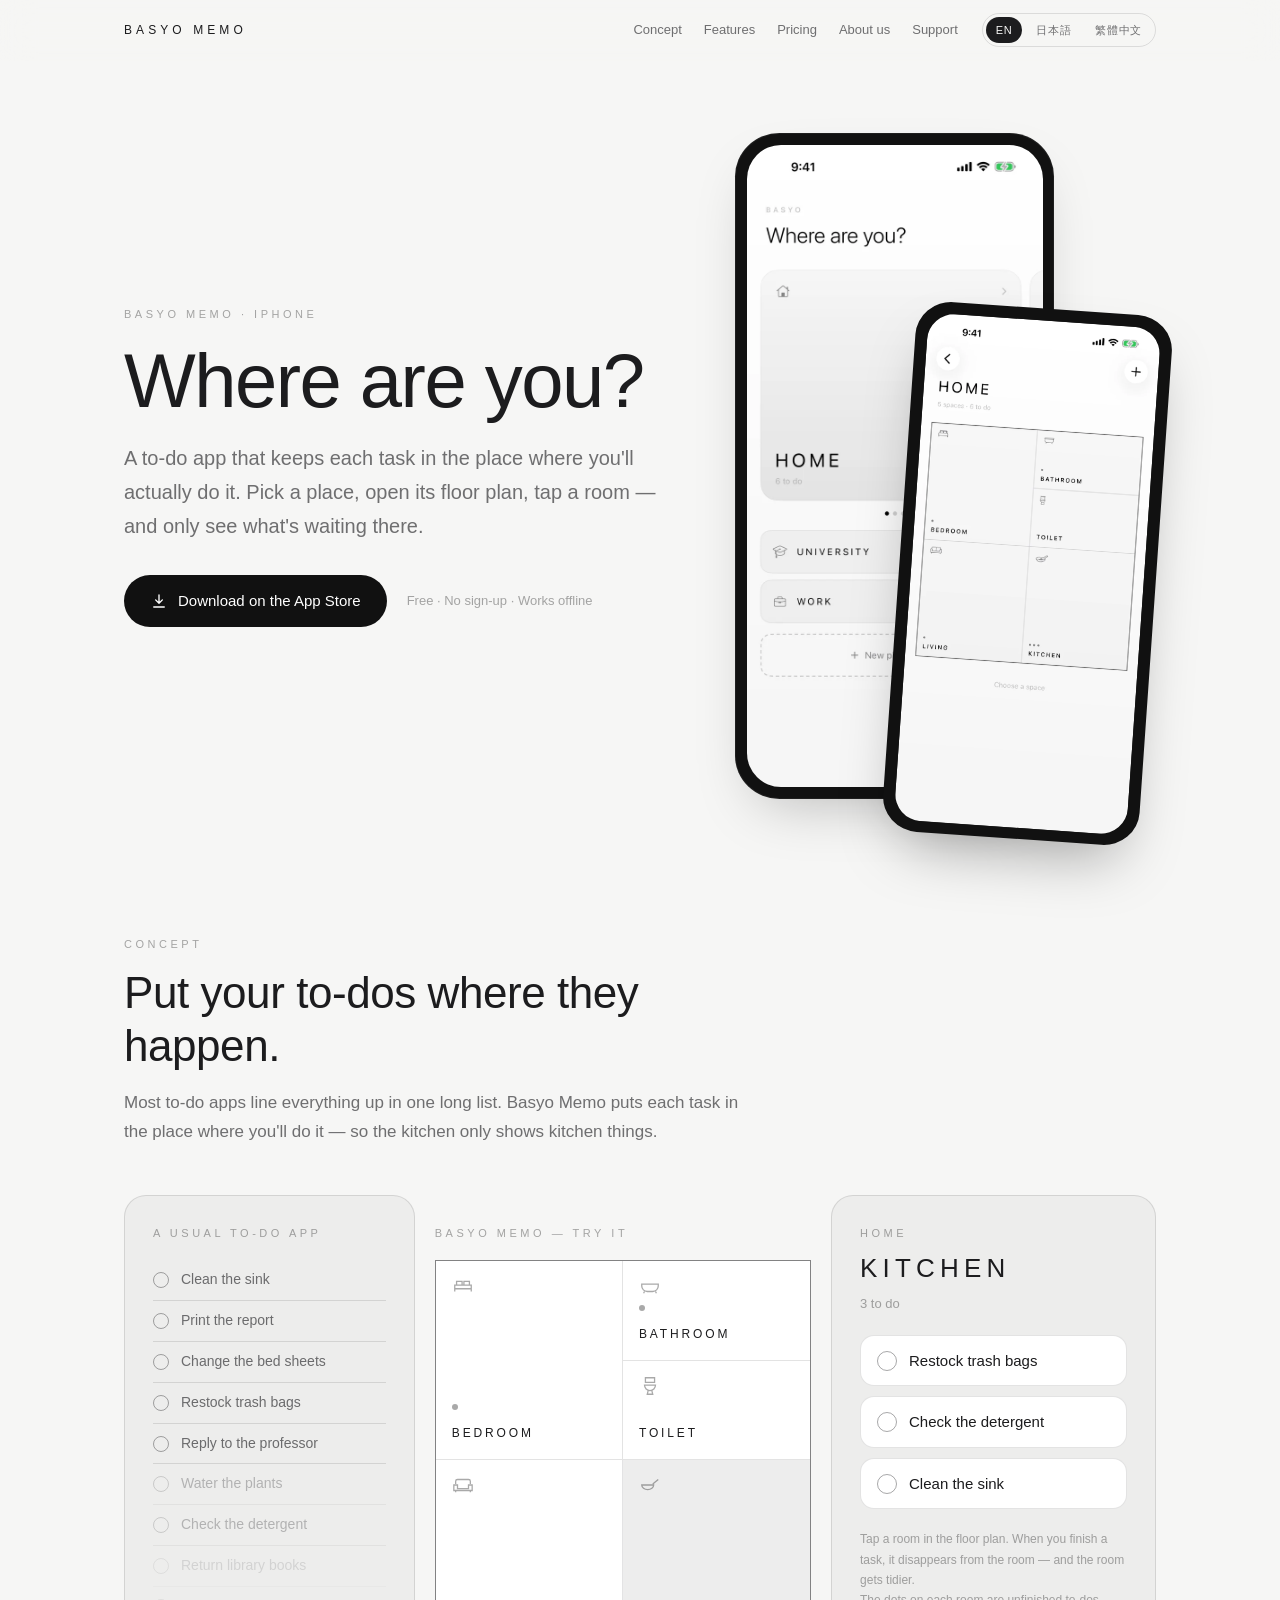
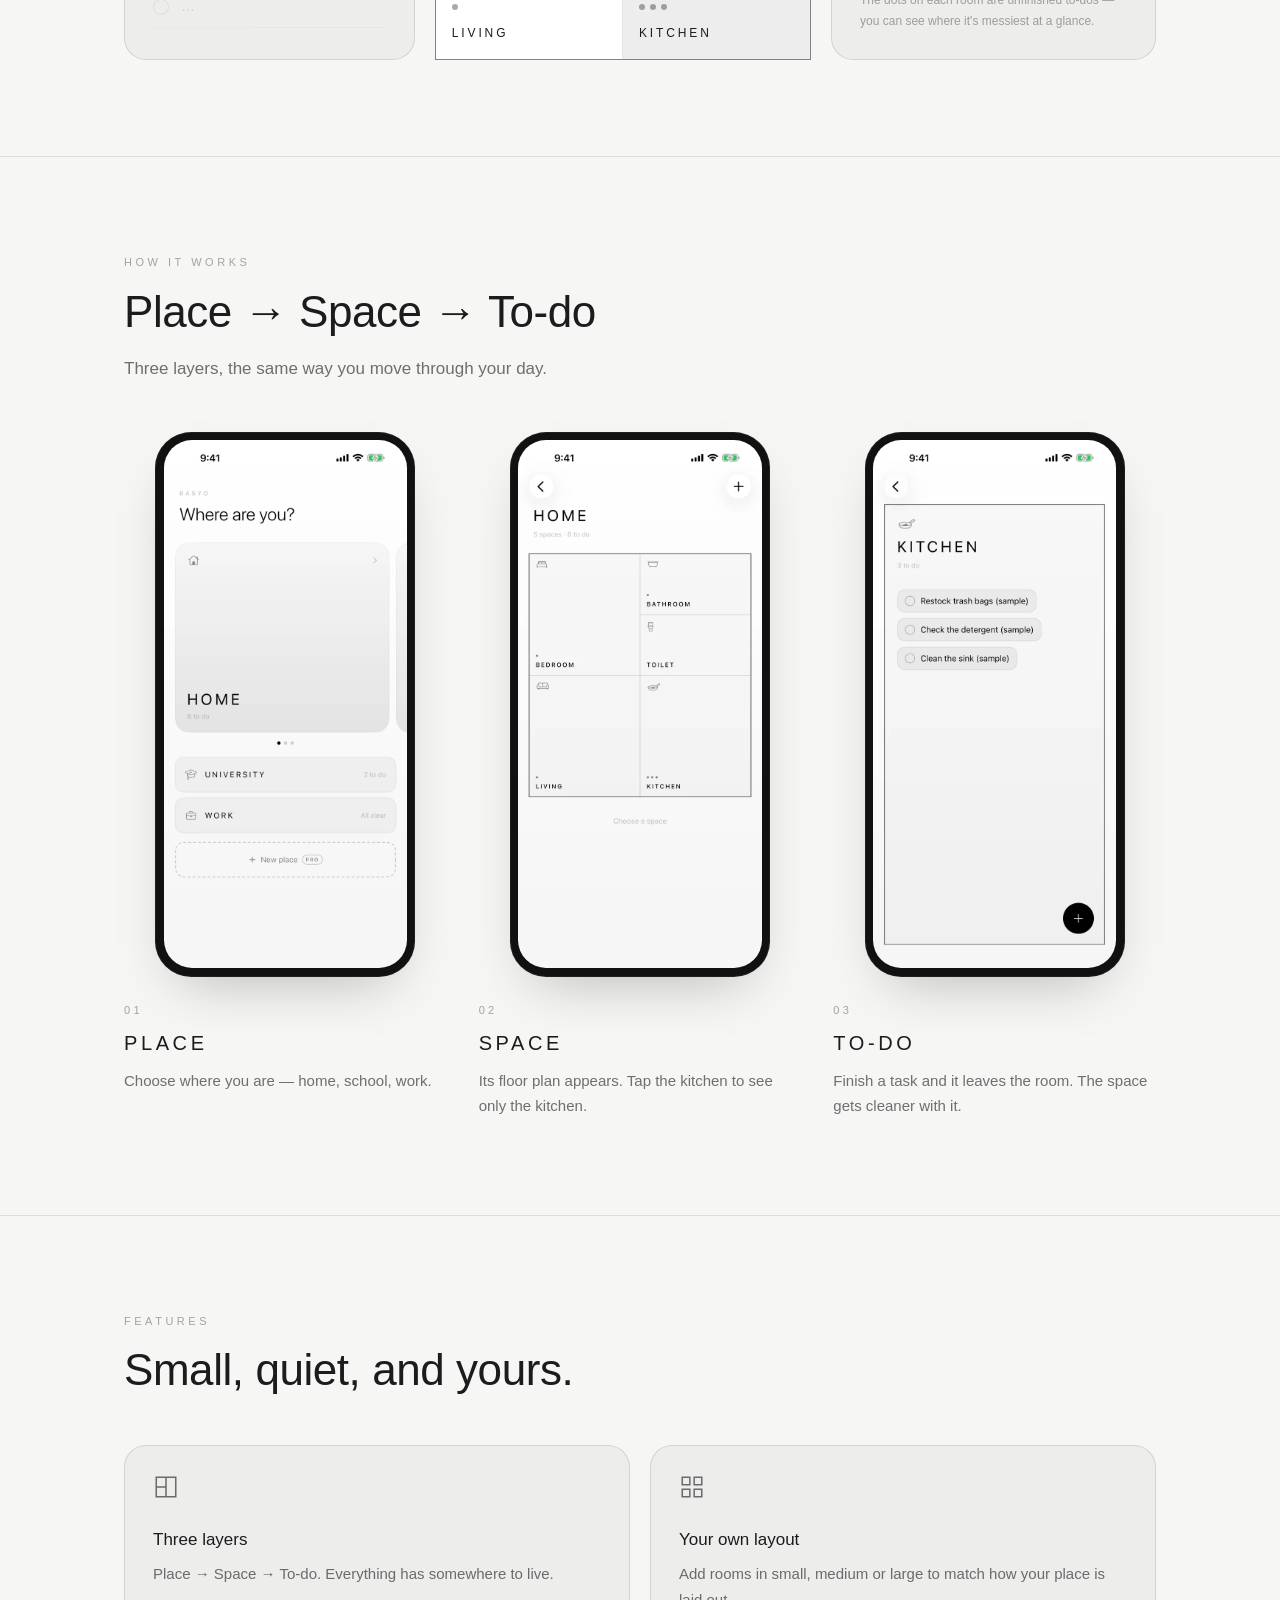
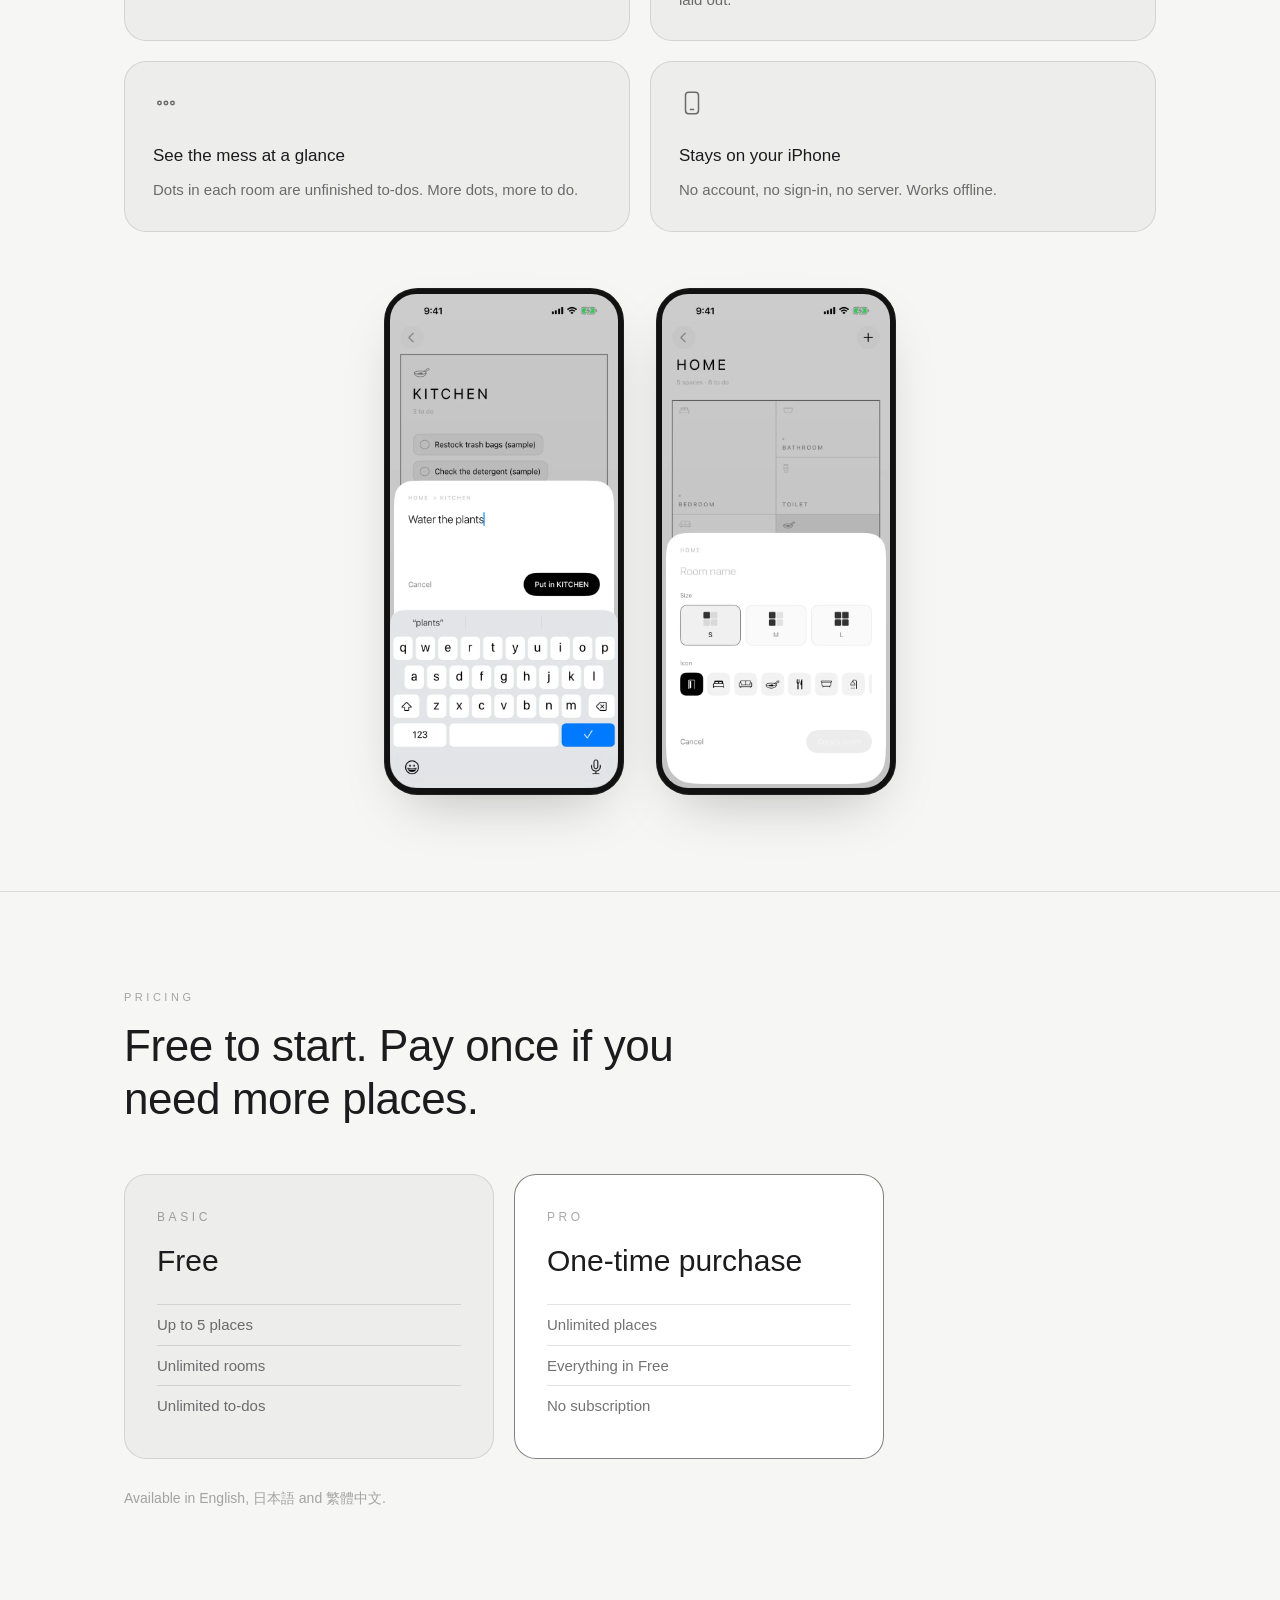
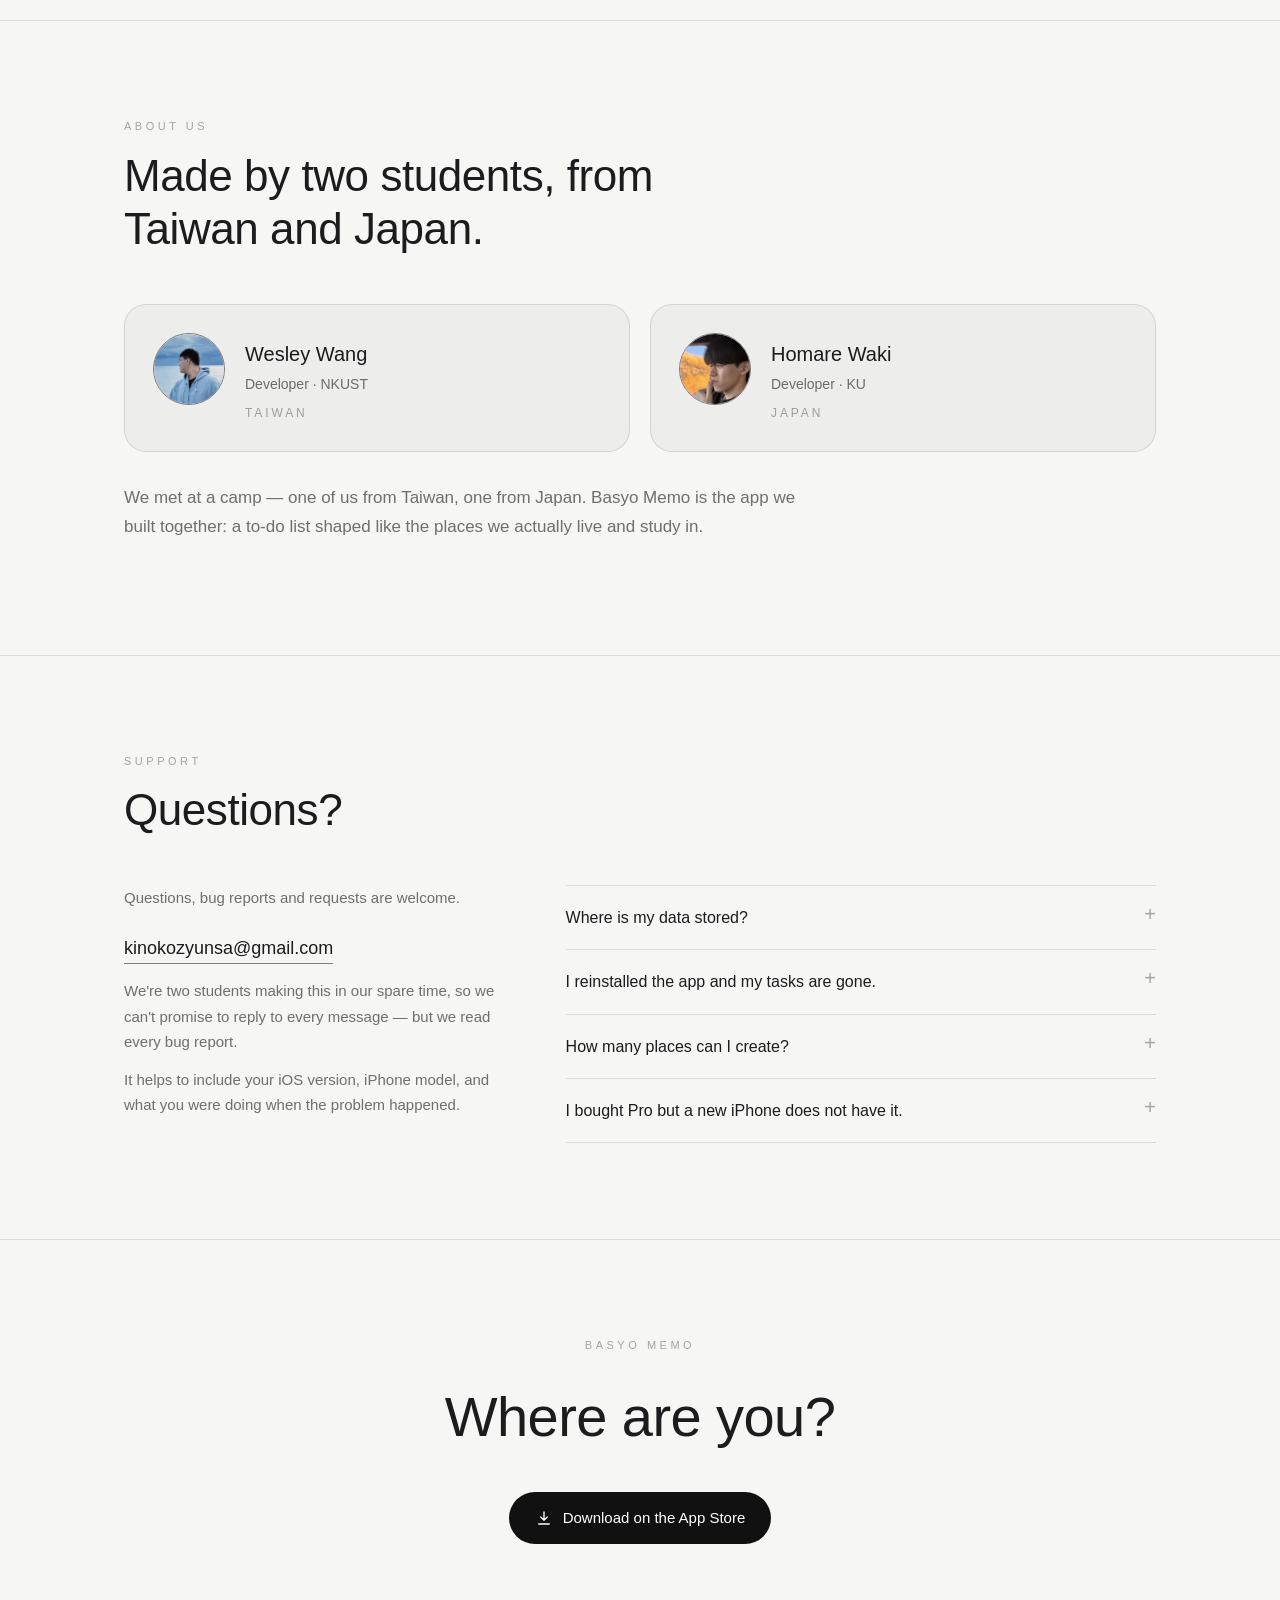
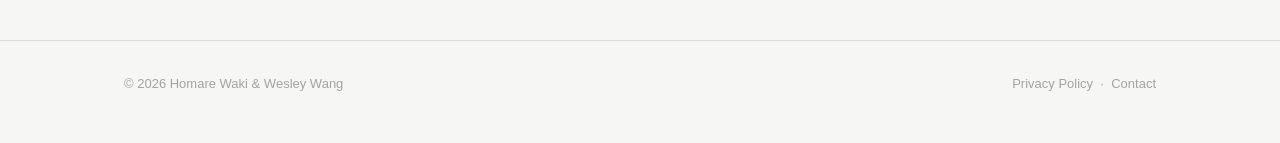
==== commit 8da67b87: "Wesley の新デザインを取り込み、無料枠を5つに直す 新しい index.html の料金表と FAQ に「3つ」が3言語分残っていたので、 すべて5つに直した。1.0.1 が配信済みのため表記を" ====
--- a/index.html
+++ b/index.html
@@ -191,7 +191,7 @@
         <div class="tier" data-i18n="price.free">Basic</div>
         <div class="price" data-i18n="price.freePrice">Free</div>
         <ul>
-          <li data-i18n="price.free1">Up to 3 places</li>
+          <li data-i18n="price.free1">Up to 5 places</li>
           <li data-i18n="price.free2">Unlimited rooms</li>
           <li data-i18n="price.free3">Unlimited to-dos</li>
         </ul>
@@ -264,7 +264,7 @@
         </details>
         <details>
           <summary data-i18n="faq.q3">How many places can I create?</summary>
-          <p data-i18n="faq.a3">Three for free, with unlimited rooms and tasks. Pro removes the limit on places with a single purchase.</p>
+          <p data-i18n="faq.a3">Five for free, with unlimited rooms and tasks. Pro removes the limit on places with a single purchase.</p>
         </details>
         <details>
           <summary data-i18n="faq.q4">I bought Pro but a new iPhone does not have it.</summary>
@@ -331,7 +331,7 @@
       "feat.f4t": "データは iPhone の中だけ", "feat.f4": "アカウントもログインもサーバーもなし。オフラインでも使えます。",
       "price.label": "料金", "price.title": "無料で始めて、場所を増やしたいときだけ買い切りで。",
       "price.free": "ベーシック", "price.freePrice": "無料",
-      "price.free1": "場所は 3 つまで", "price.free2": "部屋は無制限", "price.free3": "やることは無制限",
+      "price.free1": "場所は 5 つまで", "price.free2": "部屋は無制限", "price.free3": "やることは無制限",
       "price.proPrice": "買い切り", "price.pro1": "場所が無制限に", "price.pro2": "無料版のすべての機能", "price.pro3": "サブスクリプションなし",
       "price.langs": "日本語・英語・繁体字中国語に対応しています。",
       "about.label": "私たちについて", "about.title": "台湾と日本の、二人の学生がつくりました。",
@@ -344,7 +344,7 @@
       "support.include": "不具合の場合は、iOS のバージョン、iPhone の機種、どの操作で起きたかを添えていただけると助かります。",
       "faq.q1": "データはどこに保存されますか？", "faq.a1": "iPhone の中だけです。アカウントもサーバーもなく、オフラインで動きます。",
       "faq.q2": "アプリを入れ直したら、やることが消えました。", "faq.a2": "アプリを削除すると、中のデータも一緒に消えます。入れ直しても元には戻せません。",
-      "faq.q3": "場所はいくつ作れますか？", "faq.a3": "無料では 3 つまでで、部屋とやることは無制限です。Pro（買い切り）にすると、場所の数の制限がなくなります。",
+      "faq.q3": "場所はいくつ作れますか？", "faq.a3": "無料では 5 つまでで、部屋とやることは無制限です。Pro（買い切り）にすると、場所の数の制限がなくなります。",
       "faq.q4": "Pro を購入したのに、新しい iPhone で使えません。", "faq.a4": "購入時と同じ Apple アカウントでサインインし、Pro の画面で「購入を復元」を押してください。",
       "closing.title": "Where are you?",
       "footer.privacy": "プライバシーポリシー", "footer.contact": "お問い合わせ",
@@ -379,7 +379,7 @@
       "feat.f4t": "資料只存在 iPhone 裡", "feat.f4": "免註冊、免登入、沒有伺服器，離線也能用。",
       "price.label": "價格", "price.title": "免費開始，需要更多地點時再一次買斷。",
       "price.free": "基本版", "price.freePrice": "免費",
-      "price.free1": "最多 3 個地點", "price.free2": "房間無數量限制", "price.free3": "待辦無數量限制",
+      "price.free1": "最多 5 個地點", "price.free2": "房間無數量限制", "price.free3": "待辦無數量限制",
       "price.proPrice": "買斷制", "price.pro1": "地點無數量上限", "price.pro2": "包含免費版所有功能", "price.pro3": "不是訂閱制",
       "price.langs": "支援繁體中文、日文、英文。",
       "about.label": "關於我們", "about.title": "由台灣和日本的兩位學生一起開發。",
@@ -392,7 +392,7 @@
       "support.include": "回報問題時，如果能附上 iOS 版本、iPhone 機型，以及發生問題時的操作步驟，會很有幫助。",
       "faq.q1": "資料存在哪裡？", "faq.a1": "只存在你的 iPhone 裡。不需要帳號，也沒有伺服器，離線也能使用。",
       "faq.q2": "重新安裝後待辦不見了。", "faq.a2": "刪除 App 時資料也會一併刪除，重新安裝無法復原。",
-      "faq.q3": "可以建立幾個地點？", "faq.a3": "免費版可以建立 3 個，房間與待辦沒有數量限制。升級 Pro（買斷制）後即可解除地點上限。",
+      "faq.q3": "可以建立幾個地點？", "faq.a3": "免費版可以建立 5 個，房間與待辦沒有數量限制。升級 Pro（買斷制）後即可解除地點上限。",
       "faq.q4": "買了 Pro，但新 iPhone 上沒有。", "faq.a4": "請用購買時的同一個 Apple 帳號登入，並在 Pro 畫面點「恢復購買」。",
       "closing.title": "Where are you?",
       "footer.privacy": "隱私權政策", "footer.contact": "聯絡我們",
